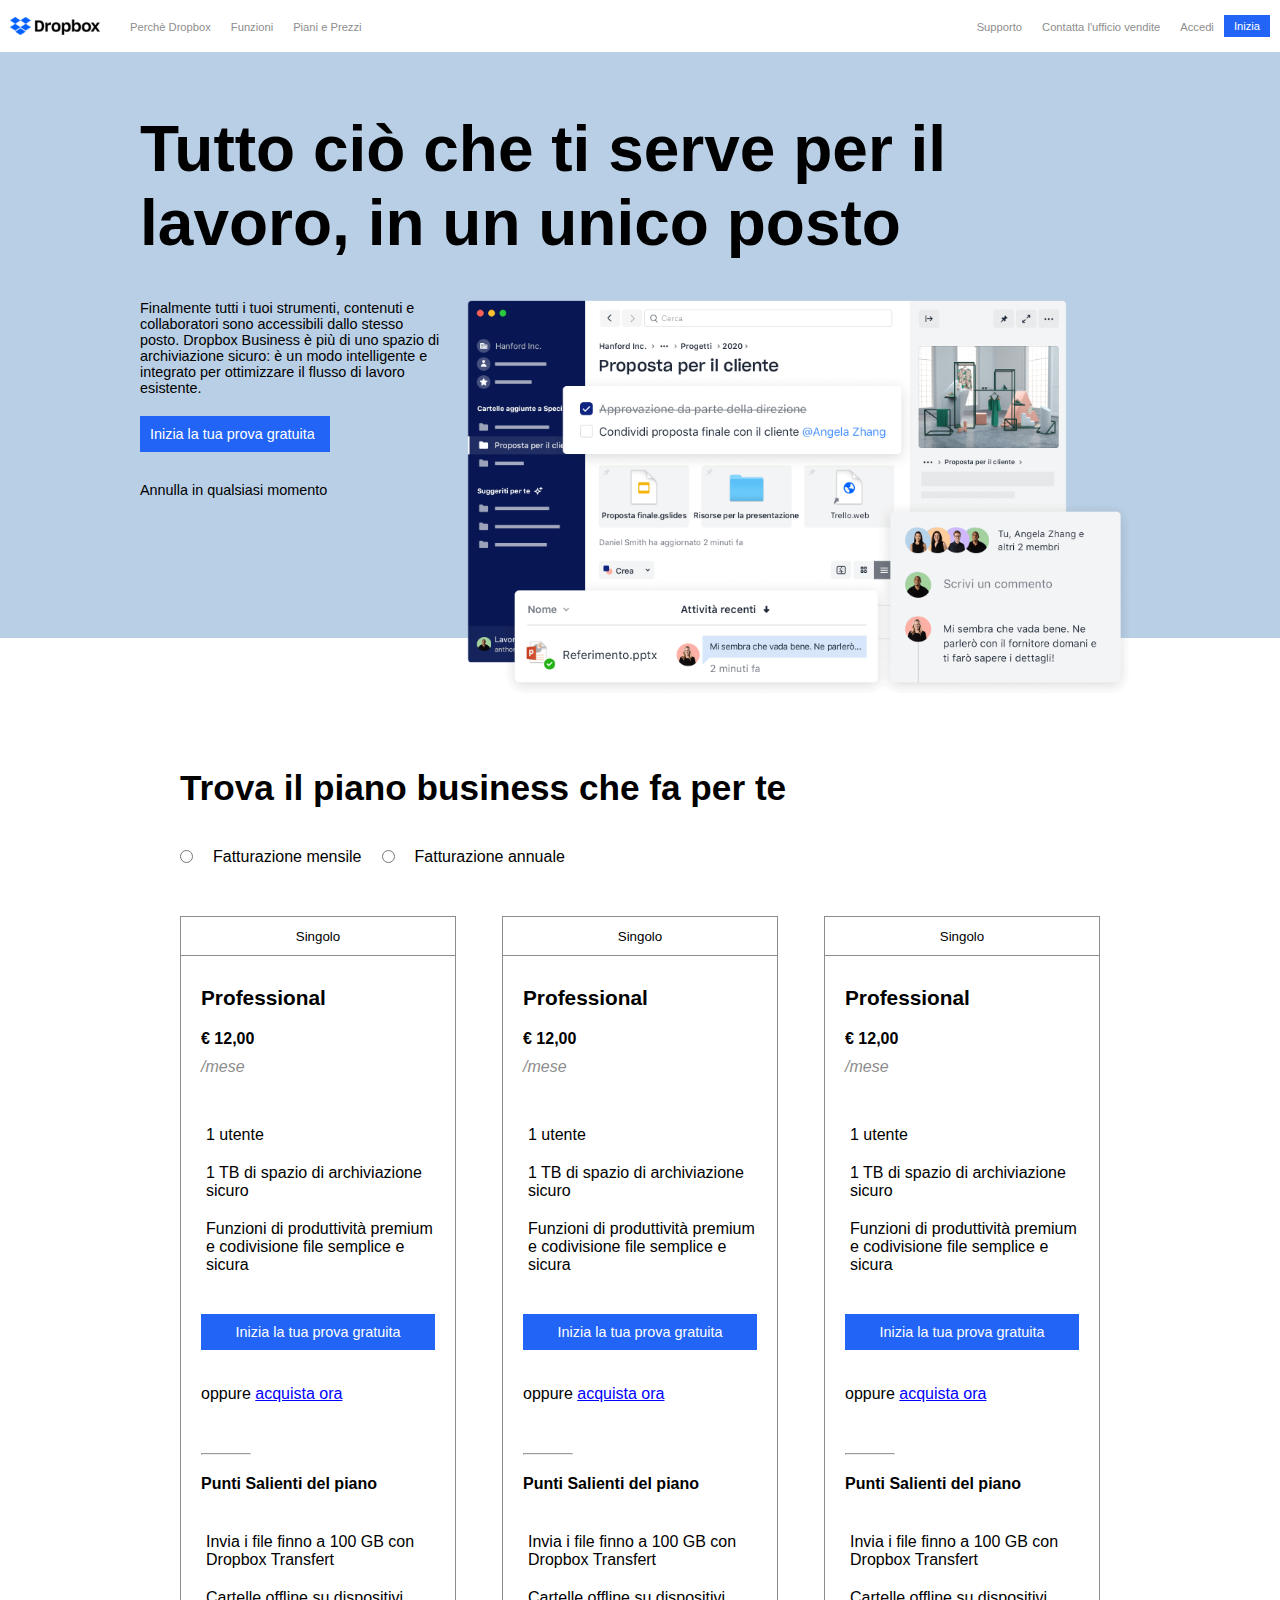
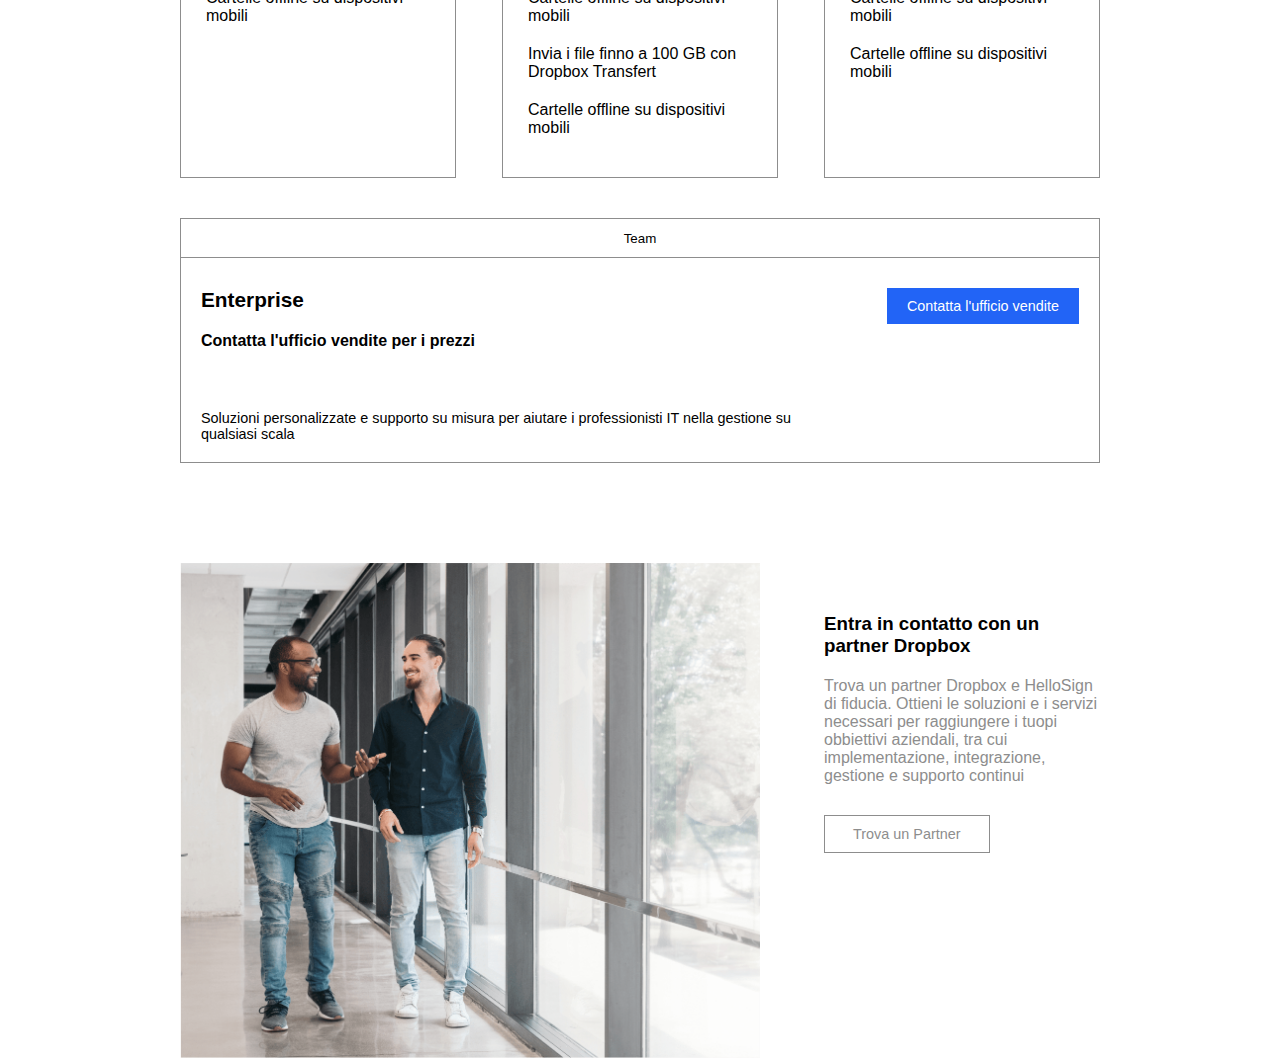
==== index.html @ 12d77f5b "completed section" ====
<!DOCTYPE html>
<html lang="en">

<head>
    <meta charset="UTF-8">
    <link rel="stylesheet" href="css/style.css">
    <link rel="stylesheet" href="https://cdnjs.cloudflare.com/ajax/libs/font-awesome/6.2.0/css/all.min.css"
        integrity="sha512-xh6O/CkQoPOWDdYTDqeRdPCVd1SpvCA9XXcUnZS2FmJNp1coAFzvtCN9BmamE+4aHK8yyUHUSCcJHgXloTyT2A=="
        crossorigin="anonymous" referrerpolicy="no-referrer">
    <title>Document</title>
</head>

<body>
    <header>
        <nav>



            <div class="logo">
                <img src="img/logo-small.png" alt="logo">
                <ul>
                    <li><a href="index.html">Perchè Dropbox</a></li>
                    <li><a href="index.html">Funzioni</a></li>
                    <li><a href="index.html">Piani e Prezzi</a></li>

                </ul>
            </div>
            <div class="start">

                <ul>
                    <li><a href="index.html">Supporto</a></li>
                    <li><a href="index.html">Contatta l'ufficio vendite</a></li>
                    <li><a href="index.html">Accedi</a></li>
                </ul>
                <button class="btn btn-small">Inizia</button>
            </div>

        </nav>

        <div class="container-header">
            <h1>Tutto ciò che ti serve per il lavoro, in un unico posto </h1>
            <div class="row">
                <div class="col1">
                    <p>Finalmente tutti i tuoi strumenti, contenuti e collaboratori sono accessibili dallo stesso posto.
                        Dropbox Business è più di uno spazio di archiviazione sicuro: è un modo intelligente e integrato
                        per ottimizzare il flusso di lavoro esistente. </p>


                    <div class="btn   btn-header"> Inizia la tua prova gratuita</div>
                    <p>Annulla in qualsiasi momento</p>
                    <div class="arrow-header">
                        <i class="fa-solid fa-arrow-down"></i>
                    </div>
                </div>
                <div class="col-img">
                    <img src="img/jumbo.png" alt="header-img">

                </div>
            </div>
        </div>

    </header>

    <main>
        <div class="container-main">
            <h2>Trova il piano business che fa per te </h2>
            <div class="radio-btn">
                <input type="radio">Fatturazione mensile
                <input type="radio">Fatturazione annuale
            </div>

            <section>
                <div class="cards">

                    <div class="card">
                        <div class="card-header">
                            <div>
                                <i class="fa-solid fa-user"></i>
                                <small>Singolo</small>
                            </div>

                        </div>
                        <div class="card-body">
                            <h3>Professional</h3>
                            <div class="price"> € 12,00</div>
                            <div class="month">/mese</div>
                            <ul>
                                <li><i class="fa-solid fa-user"></i> 1 utente</li>
                                <li><i class="fa-solid fa-folder"></i> 1 TB di spazio di archiviazione sicuro </li>
                                <li><i class="fa-solid fa-share"></i> Funzioni di produttività premium e codivisione
                                    file
                                    semplice e sicura </li>

                            </ul>
                            <div class="btn btn-card"> Inizia la tua prova gratuita</div>
                            <div class="text-card"> oppure <span id="link">acquista ora</span></div>
                            <hr>
                            <h4>Punti Salienti del piano</h4>
                            <ul>
                                <li><i class="fa-solid fa-check blue"></i> Invia i file finno a 100 GB con Dropbox
                                    Transfert
                                </li>
                                <li><i class="fa-solid fa-check blue"></i> Cartelle offline su dispositivi mobili </li>

                            </ul>

                        </div>
                    </div>

                    <div class="card">
                        <div class="card-header">
                            <div>
                                <i class="fa-solid fa-user"></i>
                                <small>Singolo</small>
                            </div>

                        </div>
                        <div class="card-body">
                            <h3>Professional</h3>
                            <div class="price"> € 12,00</div>
                            <div class="month">/mese</div>
                            <ul>
                                <li><i class="fa-solid fa-user"></i> 1 utente</li>
                                <li><i class="fa-solid fa-folder"></i> 1 TB di spazio di archiviazione sicuro </li>
                                <li><i class="fa-solid fa-share"></i> Funzioni di produttività premium e codivisione
                                    file
                                    semplice e sicura </li>

                            </ul>
                            <div class="btn btn-card"> Inizia la tua prova gratuita</div>
                            <div class="text-card"> oppure <span id="link">acquista ora</span></div>
                            <hr>
                            <h4>Punti Salienti del piano</h4>
                            <ul>
                                <li><i class="fa-solid fa-check blue"></i> Invia i file finno a 100 GB con Dropbox
                                    Transfert
                                </li>
                                <li><i class="fa-solid fa-check blue"></i> Cartelle offline su dispositivi mobili </li>
                                <li><i class="fa-solid fa-check blue"></i> Invia i file finno a 100 GB con Dropbox
                                    Transfert
                                </li>
                                <li><i class="fa-solid fa-check blue"></i> Cartelle offline su dispositivi mobili </li>

                            </ul>

                        </div>
                    </div>

                    <div class="card">
                        <div class="card-header">
                            <div>
                                <i class="fa-solid fa-user"></i>
                                <small>Singolo</small>
                            </div>

                        </div>
                        <div class="card-body">
                            <h3>Professional</h3>
                            <div class="price"> € 12,00</div>
                            <div class="month">/mese</div>
                            <ul>
                                <li><i class="fa-solid fa-user"></i> 1 utente</li>
                                <li><i class="fa-solid fa-folder"></i> 1 TB di spazio di archiviazione sicuro </li>
                                <li><i class="fa-solid fa-share"></i> Funzioni di produttività premium e codivisione
                                    file
                                    semplice e sicura </li>

                            </ul>
                            <div class="btn btn-card"> Inizia la tua prova gratuita</div>
                            <div class="text-card"> oppure <span id="link">acquista ora</span></div>
                            <hr>
                            <h4>Punti Salienti del piano</h4>
                            <ul>
                                <li><i class="fa-solid fa-check blue"></i> Invia i file finno a 100 GB con Dropbox
                                    Transfert
                                </li>
                                <li><i class="fa-solid fa-check blue"></i> Cartelle offline su dispositivi mobili </li>
                                <li><i class="fa-solid fa-check blue"></i> Cartelle offline su dispositivi mobili </li>
                            </ul>

                        </div>
                    </div>
                </div>
            </section>
            <section>
                <div class="card">
                    <div class="card-header">
                        <div>
                            <i class="fa-solid fa-building"></i>
                            <small>Team</small>
                        </div>

                    </div>

                    <div class="card-body single">
                        <div class="col-img">
                            <h3>Enterprise</h3>
                            <h4>Contatta l'ufficio vendite per i prezzi</h4>

                            <p>Soluzioni personalizzate e supporto su misura per aiutare i professionisti IT nella
                                gestione
                                su qualsiasi scala</p>
                        </div>
                        <div class="btn btn-card"> Contatta l'ufficio vendite</div>

                    </div>

                </div>
            </section>
            <section class="quattro">
                
                <div class="row">
                    <div class="col-img">
                        <img src="img/partner.png" alt="">
                    </div>

                    <div class="col1">
                        <h3>Entra in contatto con un partner Dropbox</h3>
                        <p>Trova un partner Dropbox e HelloSign di fiducia. Ottieni le soluzioni e i servizi necessari per raggiungere i tuopi obbiettivi aziendali, tra cui implementazione, integrazione, gestione e supporto continui</p>
                        <div class="btn btn-card btn-grey"> Trova un Partner</div>
                    </div>
                </div>
                
            </section>









    </main>








</body>

</html>
---- css/style.css ----
* {
    margin: 0;
    padding: 0;
    box-sizing: border-box;
    font-family: Arial, Helvetica, sans-serif;
}

nav {
    background-color: rgb(255 255 255);
    width: 100%;
    /* position: fixed; */
    top: 0;
    /* z-index: 999; */
    display: flex;
    justify-content: space-between;
    align-items: center;
    padding: 15px 10px;



}

header {
    background-color: rgb(185 207 229);
    margin-bottom: 130px;

}

.container-header {

    max-width: 1200px;
    width: 1000px;
    margin: 0px auto;
    position: relative;
    top: 60px;



}

.container-header h1 {
    color: black;
    font-size: 4rem;
    margin-bottom: 40px;
    font-weight: bold;
}

.container-header p {
    text-align: start;
    font-size: 0.9rem;
    margin-bottom: 20px;
}

.row {
    display: flex;
}


.col1 {
    flex-basis: 30%;
}

.col-img {
    flex-basis: 70%;
}

.col-img img {
    width: 100%;


}



.logo,
.start {
    display: flex;
}

.logo ul,
.start ul {
    display: flex;
    list-style: none;
    align-items: center;
    text-decoration: none;
}

.logo ul li a,
.start ul li a {
    margin: 0 10px;
    text-decoration: none;
    color: rgb(141 141 141);
    font-size: 0.7rem;
    align-items: center;
}

.logo img {
    width: 90px;
    margin-right: 20px;
}

.btn {
    color: white;
    background-color: rgb(34 100 246);
    padding: 5px 10px;
    align-items: center;
    border: 0px;


}

.btn-small {

    font-size: 0.7rem;

}

.btn-header {
    font-size: 0.9rem;
    width: 190px;
    margin-bottom: 30px;
    padding: 10px 10px;
}

.arrow-header {
    margin-top: 70px;

    font-size: 2.2rem;
}

.container-main {
    width: 920px;

    margin: auto;
}

.container-main h2 {
    font-size: 2.2rem;
    margin-bottom: 40px;
    font-weight: bold;
}

.radio-btn {
    display: flex;
    align-items: center;
    margin-bottom: 50px;
    column-gap: 20px;



}

.cards {
    display: flex;
    justify-content: space-between;
    margin-bottom: 40px;
}

.card {
    flex-basis: 30%;


    color: black;
    border: 1px solid rgb(141 141 141);


}

.card-header {
    display: flex;
    justify-content: center;
    align-items: center;
    padding: 10px 0;
    border-bottom: 1px solid rgb(141 141 141);
    margin-bottom: 30px;
}

.card-body {
    padding: 0 20px;
}

.card-body h3 {
    font-size: 1.3rem;
    margin-bottom: 20px;
}

.card-body .price {
    font-weight: bold;
    margin-bottom: 10px;
}

.card-body .month {
    font-style: oblique;
    margin-bottom: 50px;
    color: rgb(141 141 141);
}


.card-body ul,
.card-body h4 {

    margin-bottom: 40px;


}

.card-body ul li {
    display: flex;

    margin-bottom: 20px;
    list-style: none;
    column-gap: 5px;

}

.btn-card {
    padding: 10px 20px;
    margin-bottom: 35px;
    font-size: 0.9rem;
    text-align: center;
}

.text-card {

    margin-bottom: 50px;
}

#link {
    text-decoration: underline;
    color: blue;

}

.card-body hr {
    margin-bottom: 20px;
    width: 50px;
    color: rgb(141 141 141);
}

.blue {
    color: rgb(34 100 246);
    align-items: center;
}

.single {
    display: flex;
    justify-content: space-between;



}

.single p,
.single h4 {

    padding-bottom: 20px;

}

.single p {
    font-size: 0.9rem;
}

.single .btn-card {
    height: 100%;
}

.quattro .row{
    margin-top:100px;
    
}

.quattro .col1 h3{
    margin:20px 0;
    padding-top: 30px;
    
}

.quattro .row .col-img img{
    width: 90%;
    
}

.quattro .col1 p{
    color: rgb(141 141 141);
    margin-bottom: 30px;
    
}

.btn-grey{
    background-color: white;
    color: rgb(141 141 141);
    padding: 10px 20px;
    font-size: 0.9rem;
    margin-bottom: 30px;
    border: solid 1px rgb(141 141 141);
    width: 60%;
}
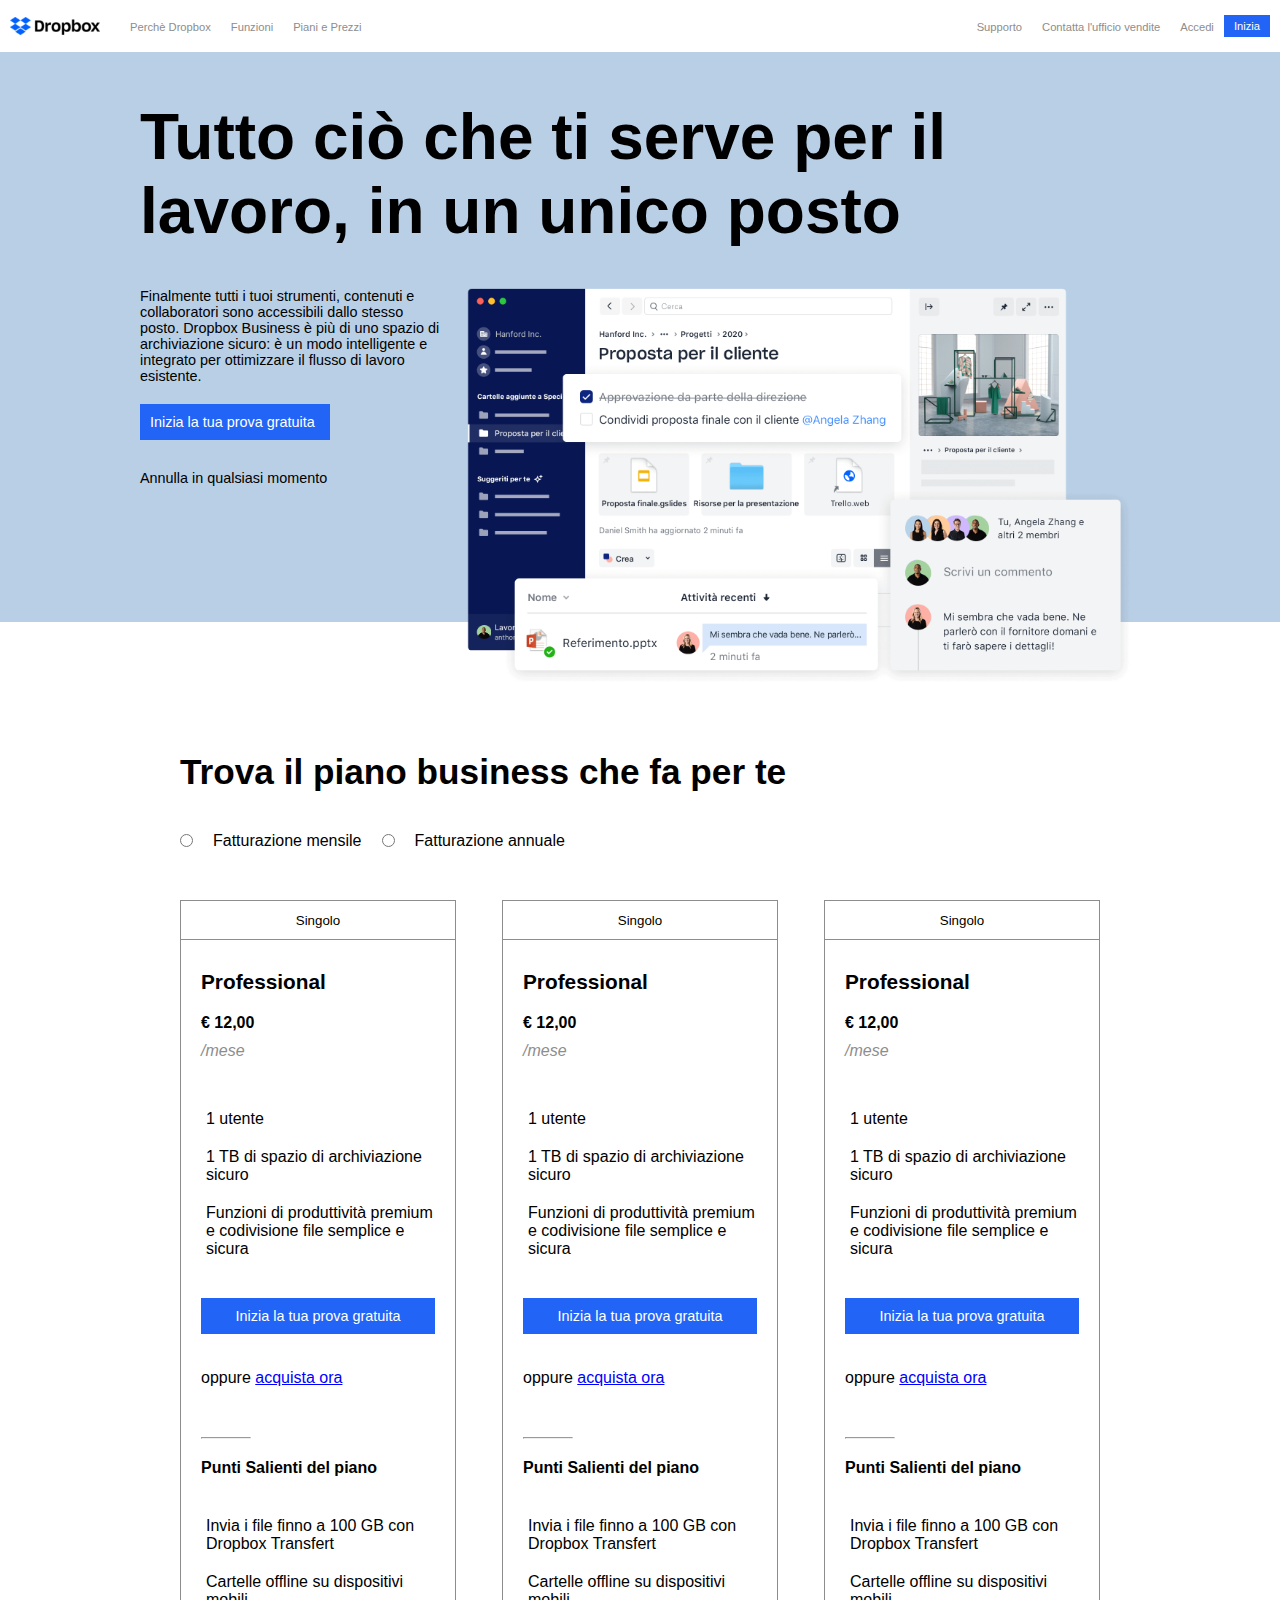
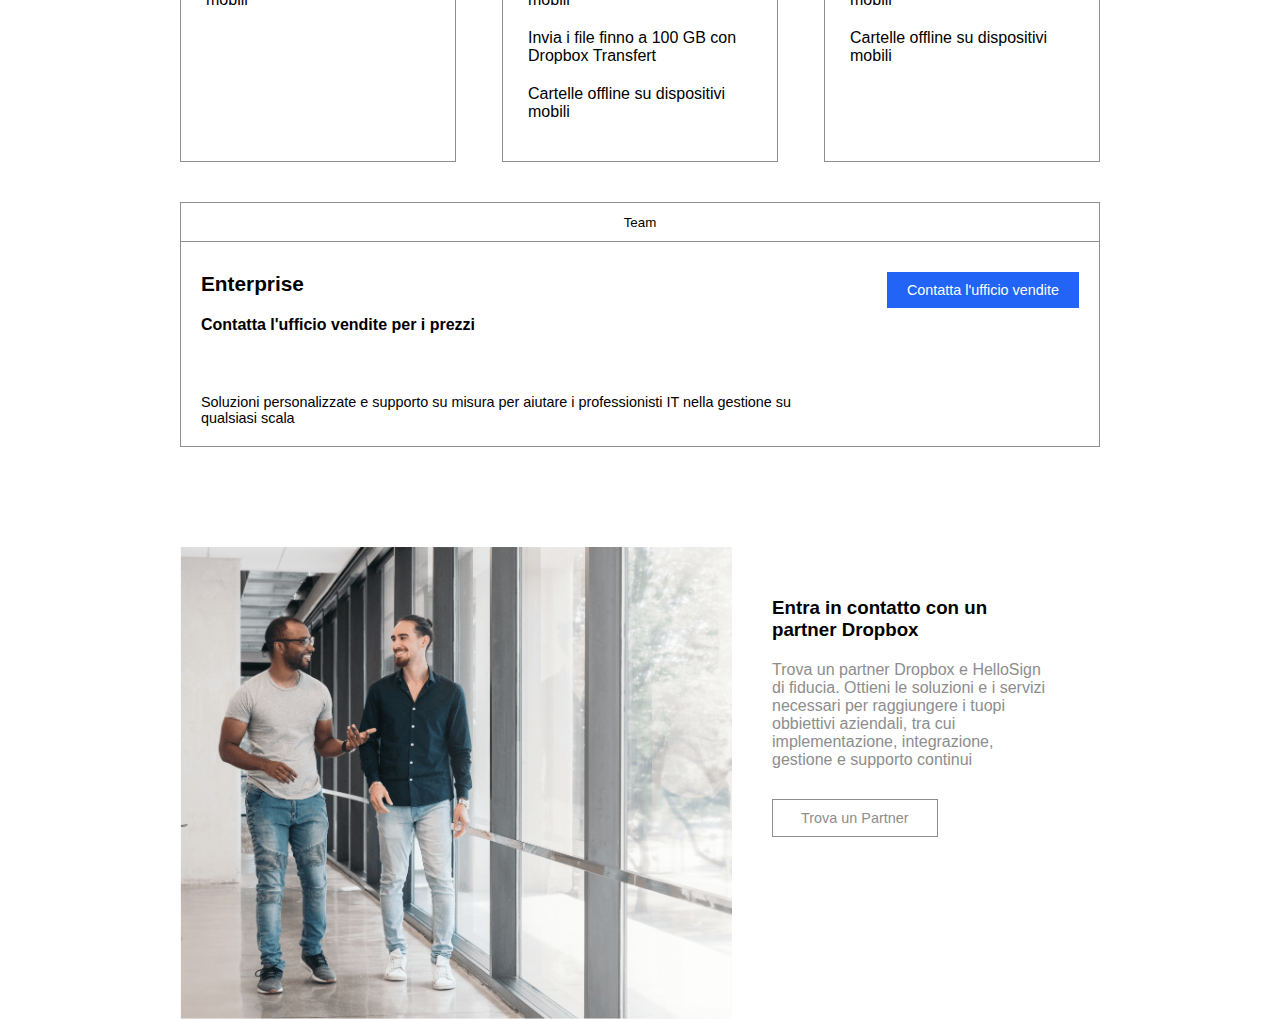
==== commit ebbd8509: "add navbar fixxed" ====
--- a/index.html
+++ b/index.html
@@ -208,7 +208,7 @@
                 </div>
             </section>
             <section class="quattro">
-                
+
                 <div class="row">
                     <div class="col-img">
                         <img src="img/partner.png" alt="">
@@ -216,11 +216,13 @@
 
                     <div class="col1">
                         <h3>Entra in contatto con un partner Dropbox</h3>
-                        <p>Trova un partner Dropbox e HelloSign di fiducia. Ottieni le soluzioni e i servizi necessari per raggiungere i tuopi obbiettivi aziendali, tra cui implementazione, integrazione, gestione e supporto continui</p>
+                        <p>Trova un partner Dropbox e HelloSign di fiducia. Ottieni le soluzioni e i servizi necessari
+                            per raggiungere i tuopi obbiettivi aziendali, tra cui implementazione, integrazione,
+                            gestione e supporto continui</p>
                         <div class="btn btn-card btn-grey"> Trova un Partner</div>
                     </div>
                 </div>
-                
+
             </section>
 
 
--- a/css/style.css
+++ b/css/style.css
@@ -8,9 +8,9 @@
 nav {
     background-color: rgb(255 255 255);
     width: 100%;
-    /* position: fixed; */
+    position: fixed;
     top: 0;
-    /* z-index: 999; */
+    z-index: 10;
     display: flex;
     justify-content: space-between;
     align-items: center;
@@ -23,6 +23,7 @@
 header {
     background-color: rgb(185 207 229);
     margin-bottom: 130px;
+    margin-top: 40px;
 
 }
 
@@ -66,7 +67,7 @@
 
 .col-img img {
     width: 100%;
-
+    display: block;
 
 }
 
@@ -265,29 +266,35 @@
     height: 100%;
 }
 
-.quattro .row{
-    margin-top:100px;
-    
-}
-
-.quattro .col1 h3{
-    margin:20px 0;
+.quattro .row {
+    margin-top: 100px;
+
+}
+
+.quattro .col1 h3 {
+    margin: 20px 0;
     padding-top: 30px;
-    
-}
-
-.quattro .row .col-img img{
-    width: 90%;
-    
-}
-
-.quattro .col1 p{
+
+}
+
+.quattro .row .col-img{
+    flex-basis: 60%;
+    margin-right: 40px;
+}
+
+.quattro .row .col-img img {
+    width: 100%;
+    display: block;
+
+}
+
+.quattro .col1 p {
     color: rgb(141 141 141);
     margin-bottom: 30px;
-    
-}
-
-.btn-grey{
+
+}
+
+.btn-grey {
     background-color: white;
     color: rgb(141 141 141);
     padding: 10px 20px;
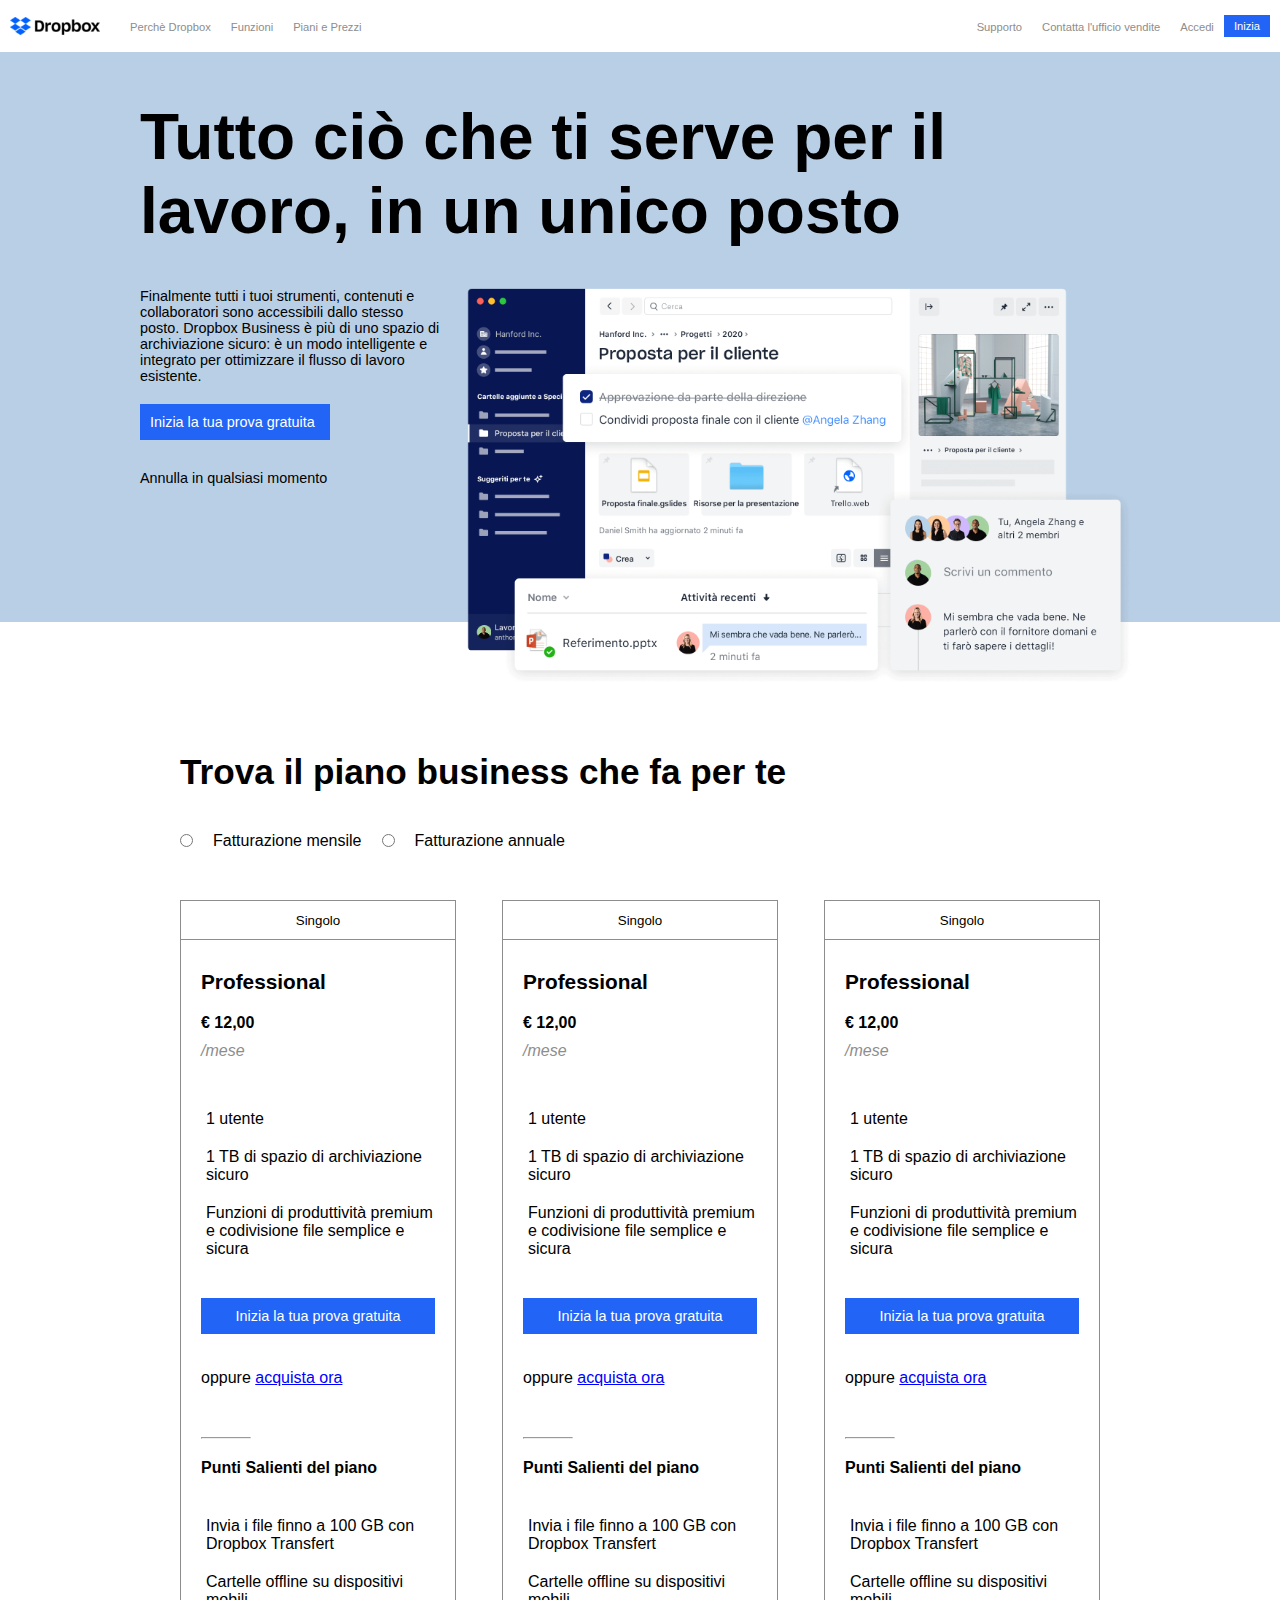
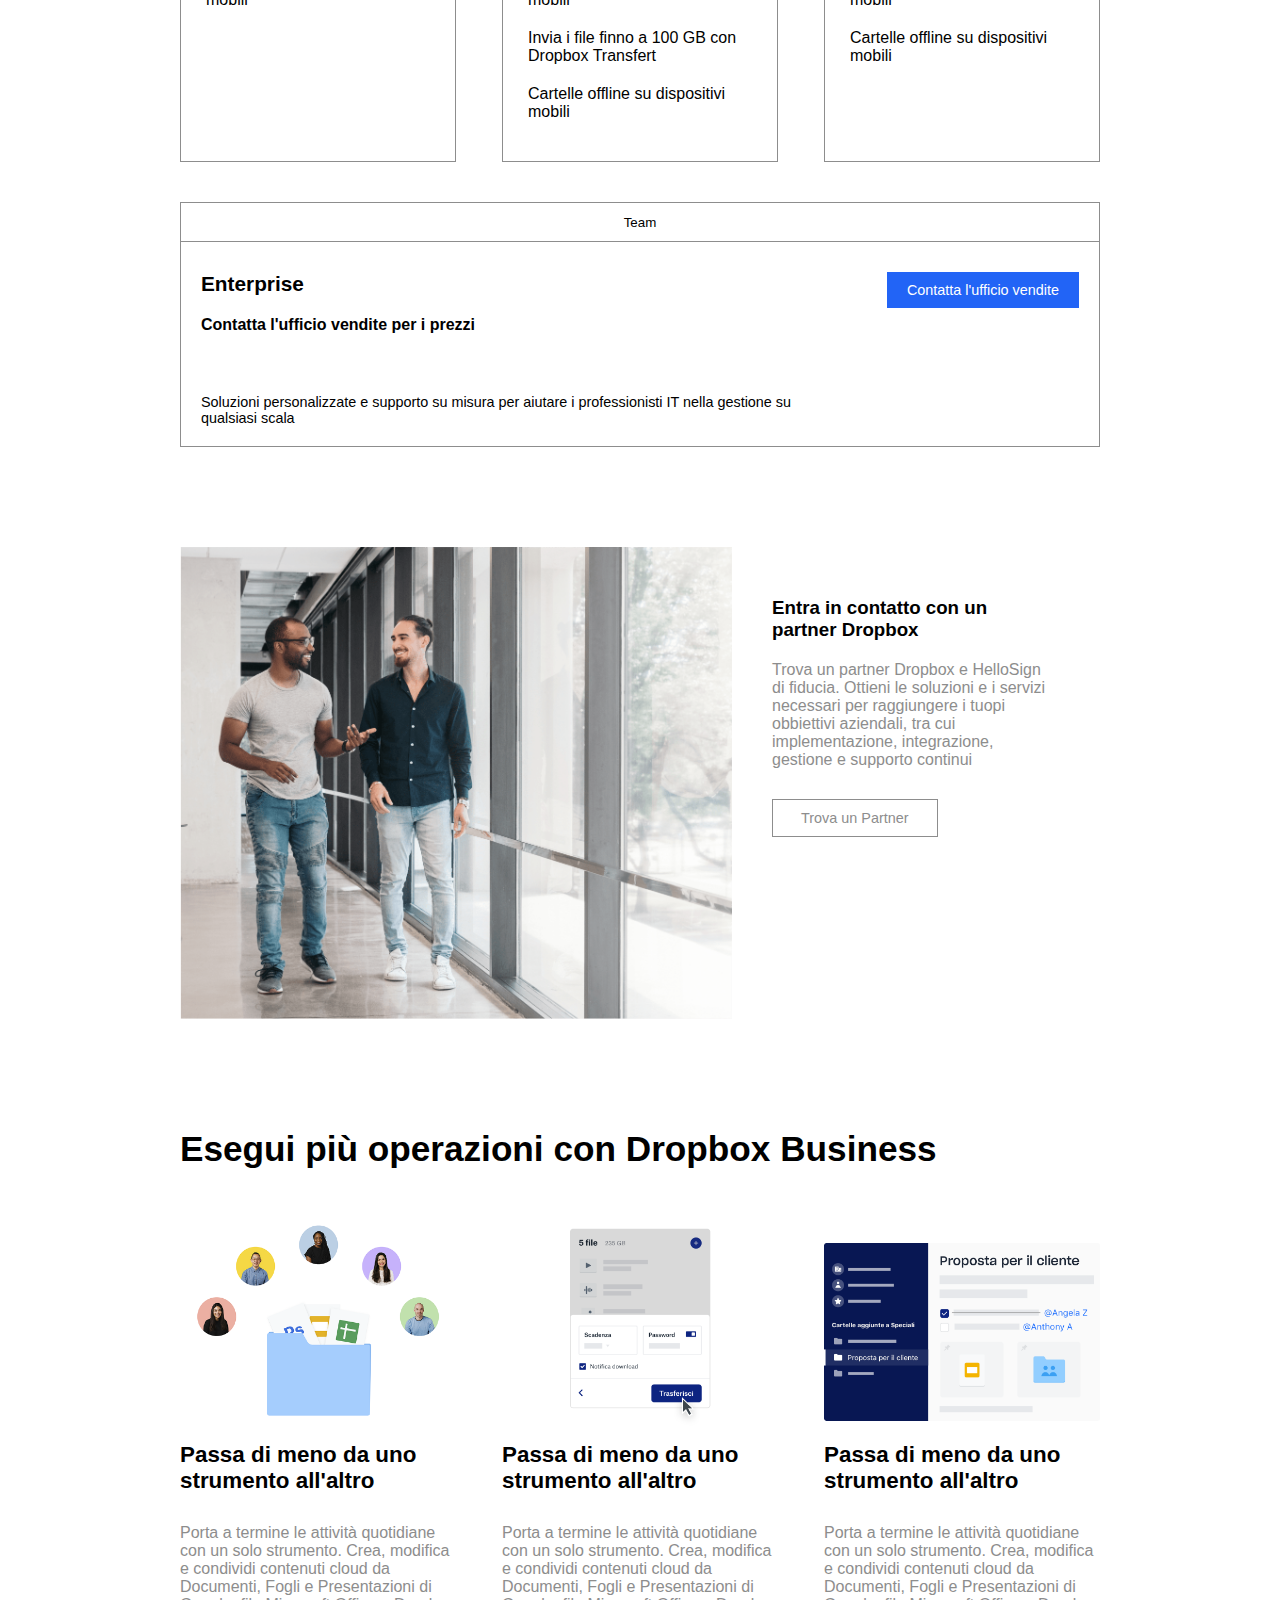
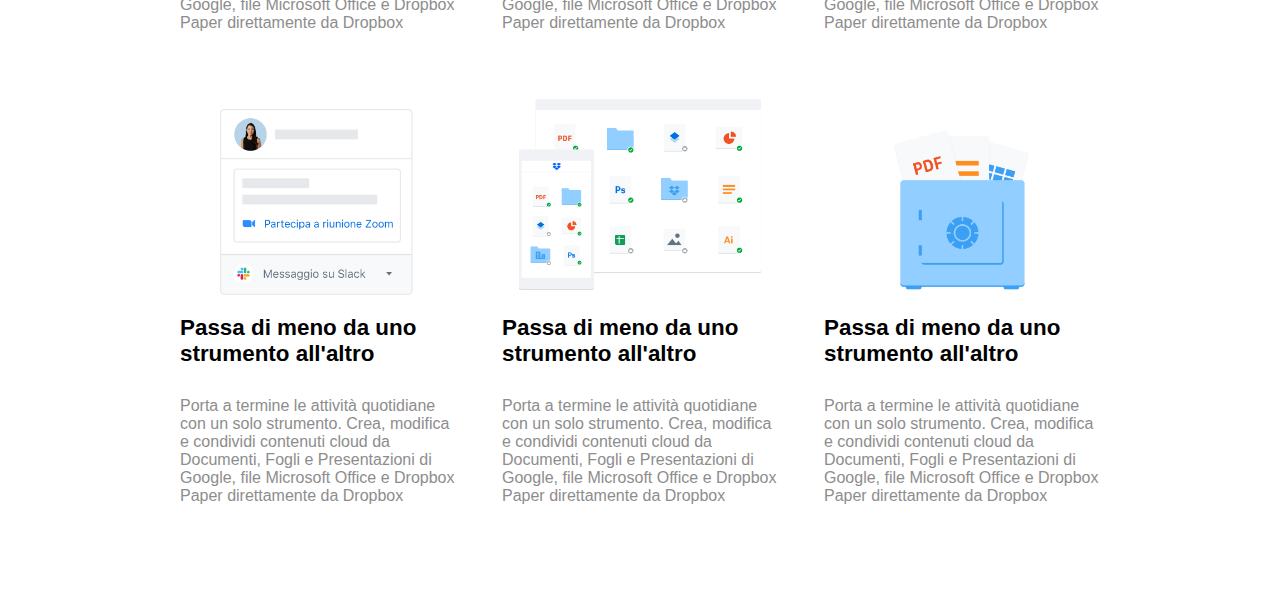
==== commit 50324dec: "added section five" ====
--- a/index.html
+++ b/index.html
@@ -225,7 +225,58 @@
 
             </section>
 
-
+            <section class="five">
+                <h2>Esegui più operazioni con Dropbox Business </h2>
+                <div class="cards">
+                    <div class="card">
+                        <img src="img/business-feature-switching-tools.png" alt="">
+                        <h3> Passa di meno da uno strumento all'altro</h3>
+                        <p>Porta a termine le attività quotidiane con un solo strumento. Crea, modifica e condividi
+                            contenuti cloud da Documenti, Fogli e Presentazioni di Google, file Microsoft Office e
+                            Dropbox Paper direttamente da Dropbox</p>
+                    </div>
+                    <div class="card">
+                        <img src="img/business-feature-send-files-it.png" alt="">
+                        <h3> Passa di meno da uno strumento all'altro</h3>
+                        <p>Porta a termine le attività quotidiane con un solo strumento. Crea, modifica e condividi
+                            contenuti cloud da Documenti, Fogli e Presentazioni di Google, file Microsoft Office e
+                            Dropbox Paper direttamente da Dropbox</p>
+                    </div>
+                    <div class="card">
+                        <img src="img/business-feature-coordinate-it.png" alt="">
+                        <h3> Passa di meno da uno strumento all'altro</h3>
+                        <p>Porta a termine le attività quotidiane con un solo strumento. Crea, modifica e condividi
+                            contenuti cloud da Documenti, Fogli e Presentazioni di Google, file Microsoft Office e
+                            Dropbox Paper direttamente da Dropbox</p>
+                    </div>
+                    <div class="card">
+                        <img src="img/business-feature-integrations-it.png" alt="">
+                        <h3> Passa di meno da uno strumento all'altro</h3>
+                        <p>Porta a termine le attività quotidiane con un solo strumento. Crea, modifica e condividi
+                            contenuti cloud da Documenti, Fogli e Presentazioni di Google, file Microsoft Office e
+                            Dropbox Paper direttamente da Dropbox</p>
+                    </div>
+                    <div class="card">
+                        <img src="img/business-feature-multi-device.png" alt="">
+                        <h3> Passa di meno da uno strumento all'altro</h3>
+                        <p>Porta a termine le attività quotidiane con un solo strumento. Crea, modifica e condividi
+                            contenuti cloud da Documenti, Fogli e Presentazioni di Google, file Microsoft Office e
+                            Dropbox Paper direttamente da Dropbox</p>
+                    </div>
+                    <div class="card">
+                        <img src="img/business-feature-security.png" alt="">
+                        <h3> Passa di meno da uno strumento all'altro</h3>
+                        <p>Porta a termine le attività quotidiane con un solo strumento. Crea, modifica e condividi
+                            contenuti cloud da Documenti, Fogli e Presentazioni di Google, file Microsoft Office e
+                            Dropbox Paper direttamente da Dropbox</p>
+                    </div>
+
+                </div>
+
+
+            </section>
+
+        </div>
 
 
 
--- a/css/style.css
+++ b/css/style.css
@@ -268,6 +268,7 @@
 
 .quattro .row {
     margin-top: 100px;
+    margin-bottom: 110px;
 
 }
 
@@ -277,7 +278,7 @@
 
 }
 
-.quattro .row .col-img{
+.quattro .row .col-img {
     flex-basis: 60%;
     margin-right: 40px;
 }
@@ -302,4 +303,40 @@
     margin-bottom: 30px;
     border: solid 1px rgb(141 141 141);
     width: 60%;
+}
+
+
+.five h2 {
+    margin-bottom: 40px;
+}
+
+.five h3 {
+    margin-top: 10px;
+    font-size: 1.4rem;
+    margin-bottom: 30px;
+}
+
+.five p {
+    font-size: 1rem;
+    color: rgb(141 141 141);
+}
+
+.five .cards {
+    display: flex;
+    justify-content: space-between;
+    flex-wrap: wrap;
+
+}
+
+.five .card {
+    flex-basis: 30%;
+    margin-bottom: 50px;
+    border: 0;
+
+}
+
+.five .card img {
+    width: 100%;
+    display: block;
+    object-fit: cover;
 }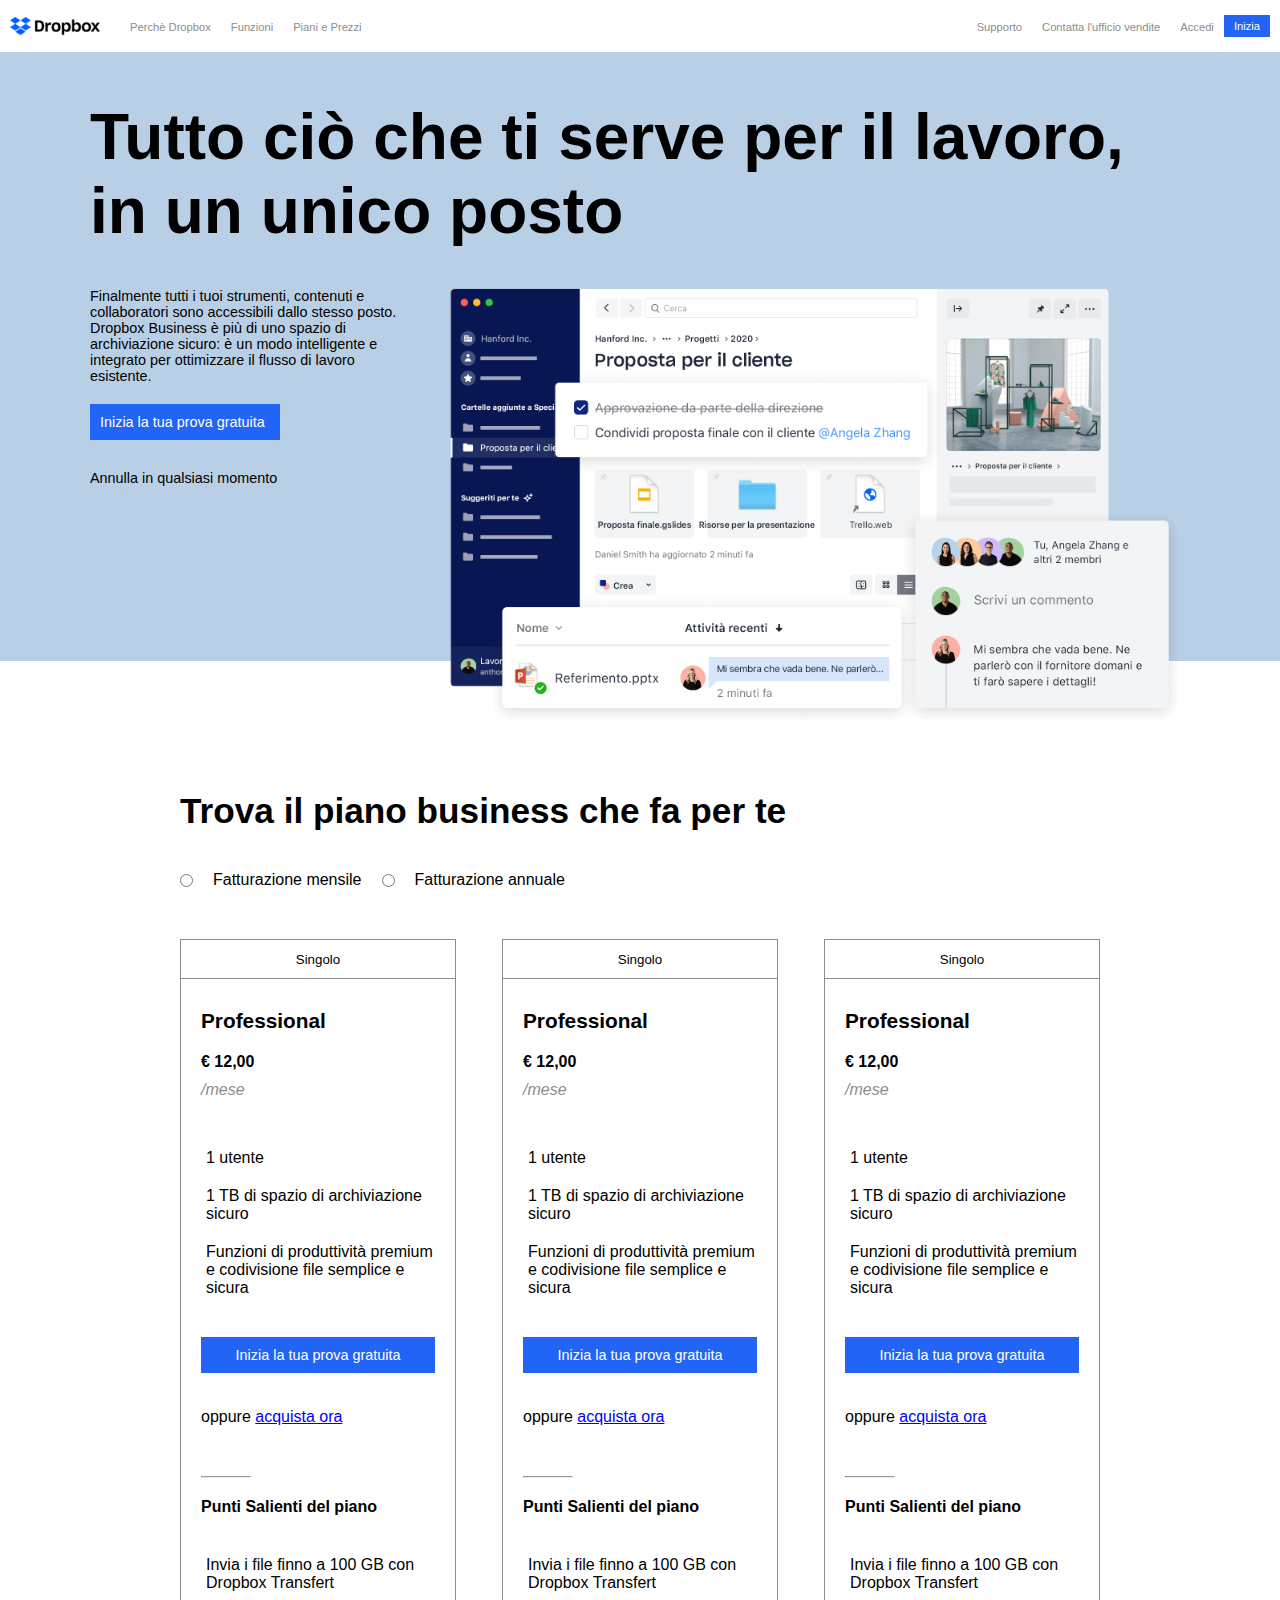
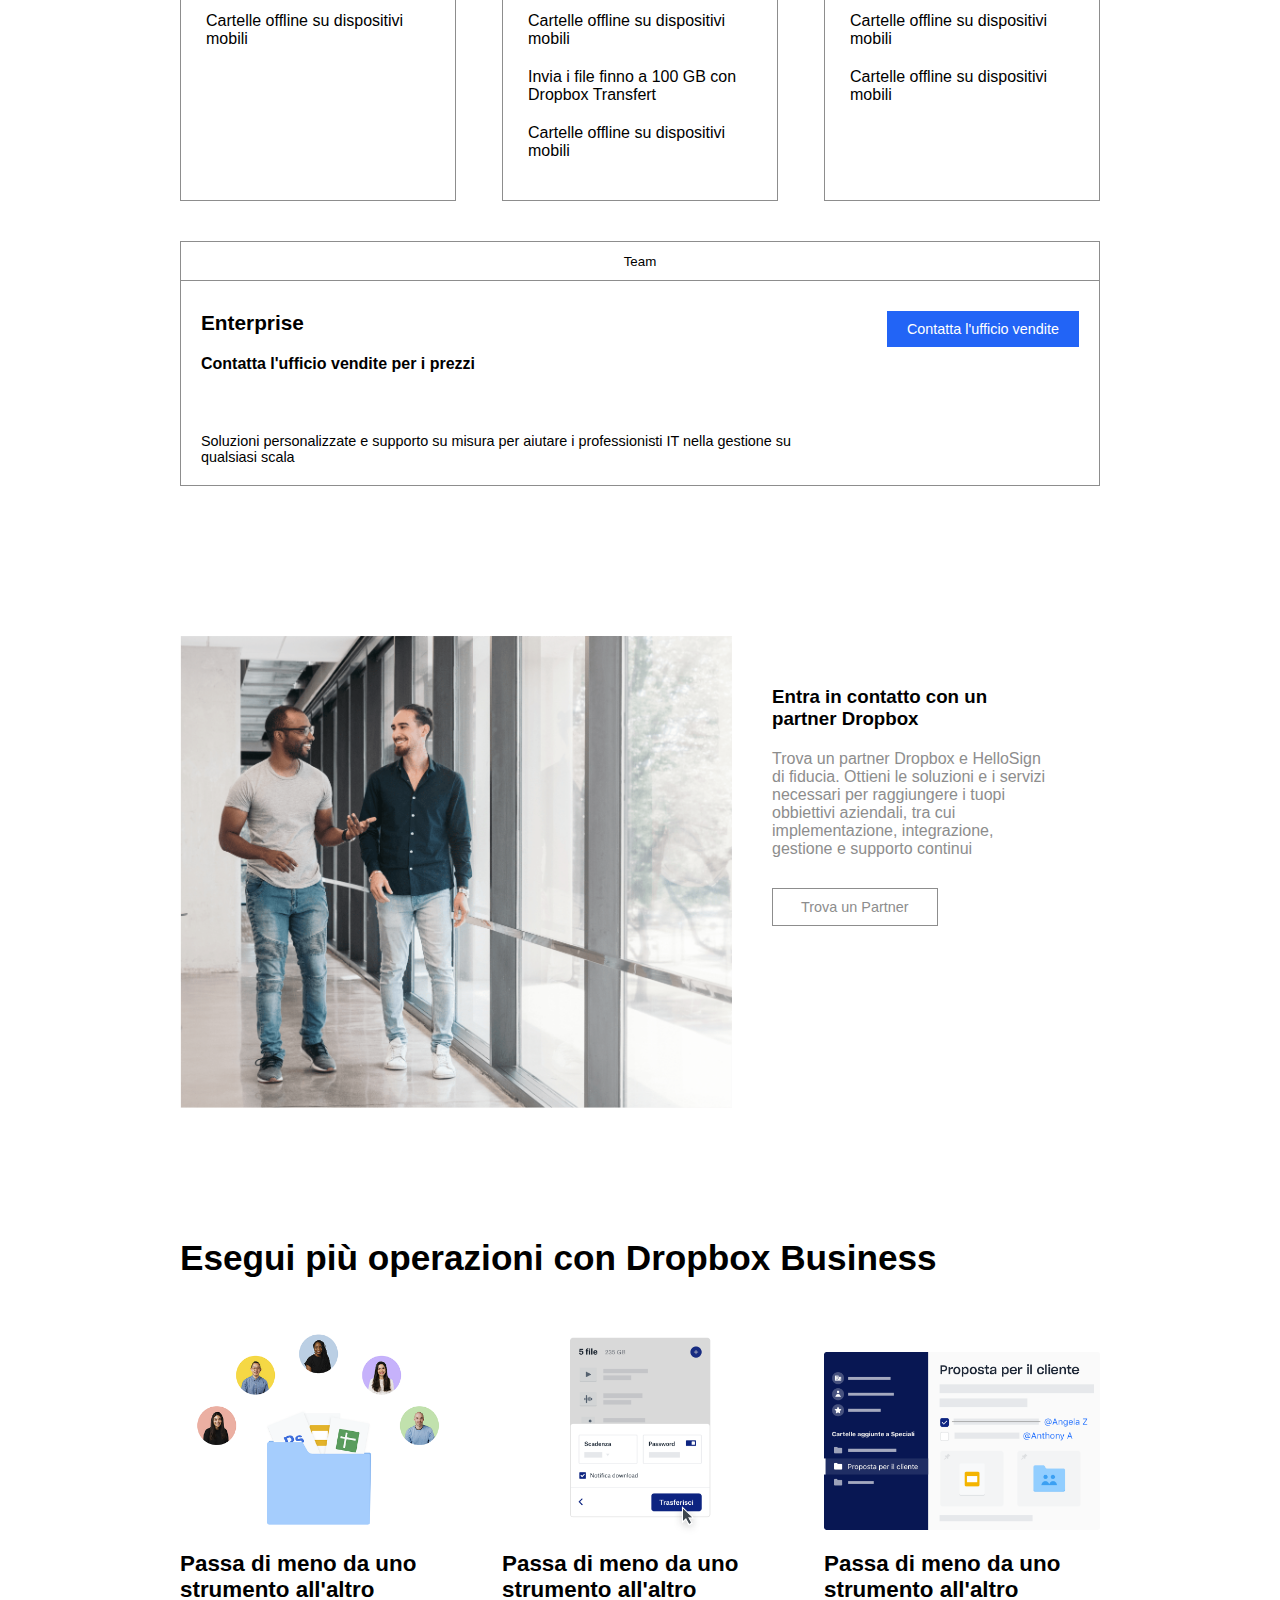
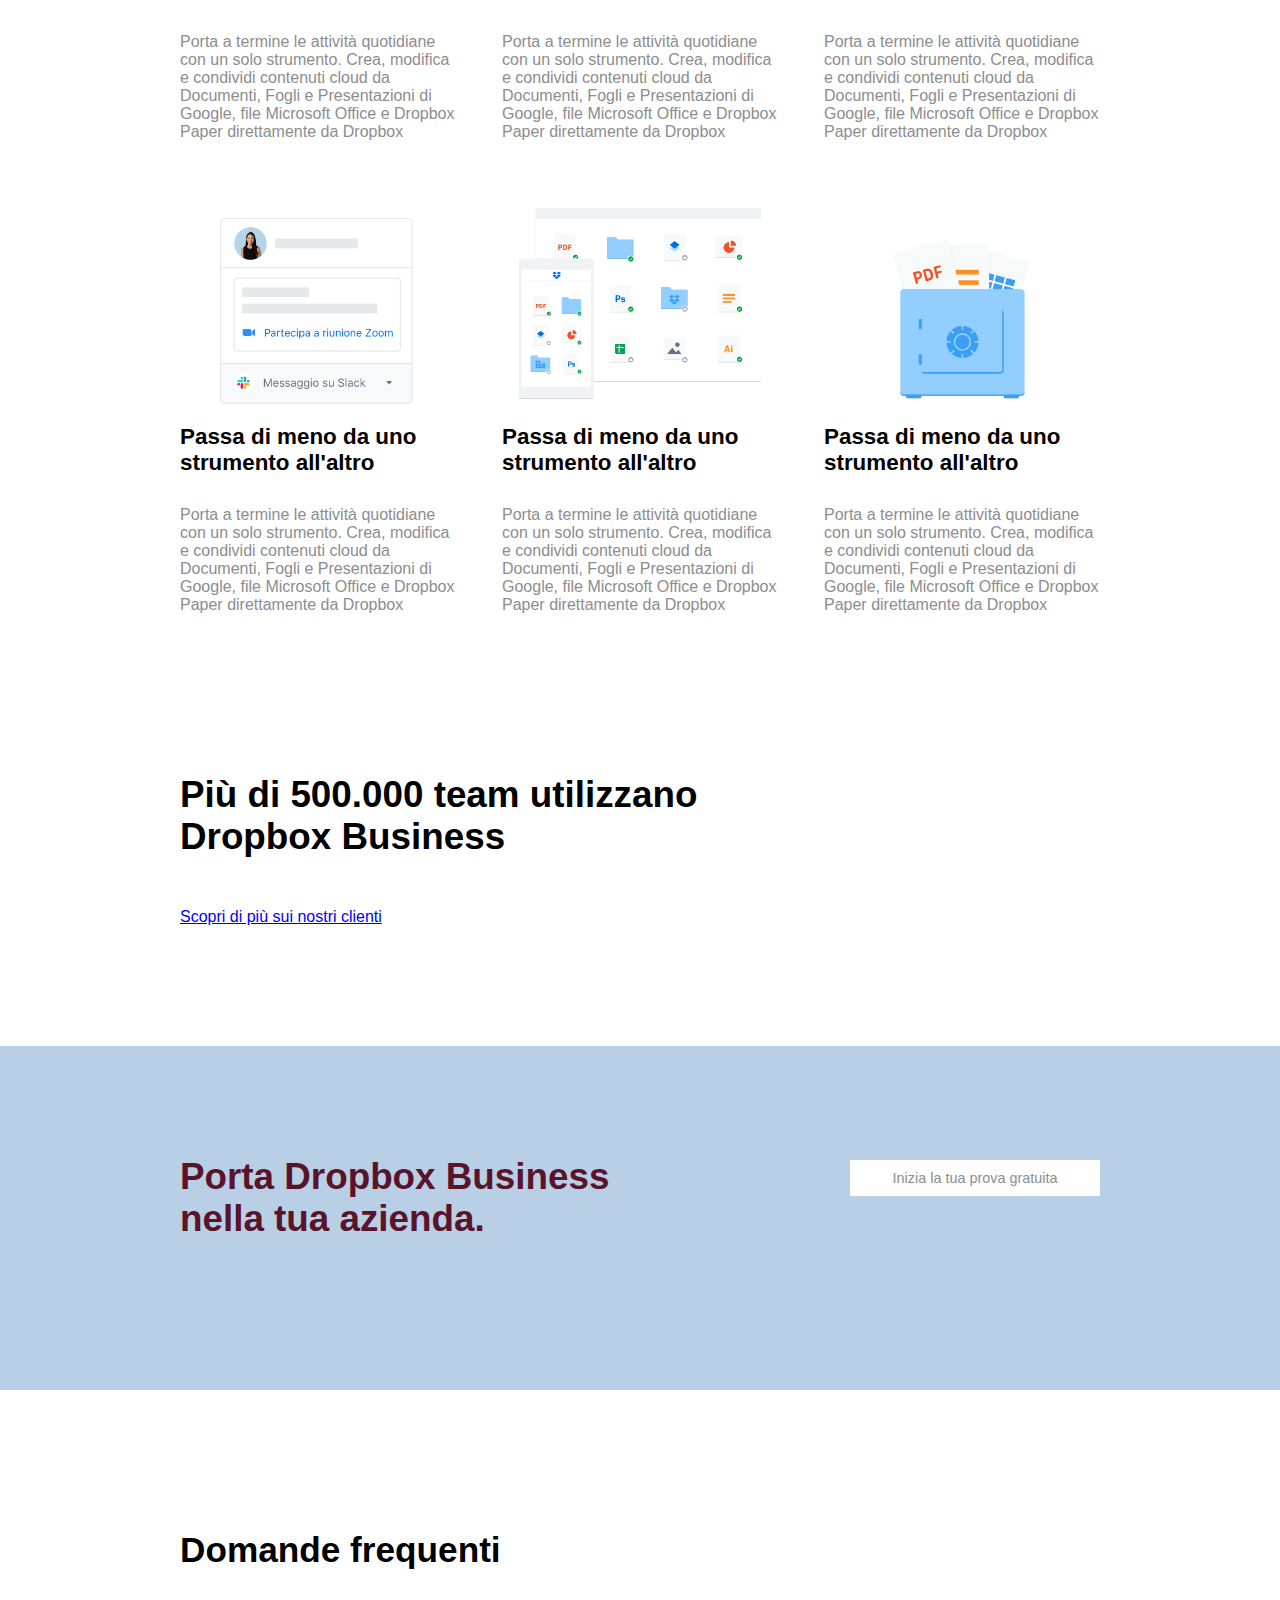
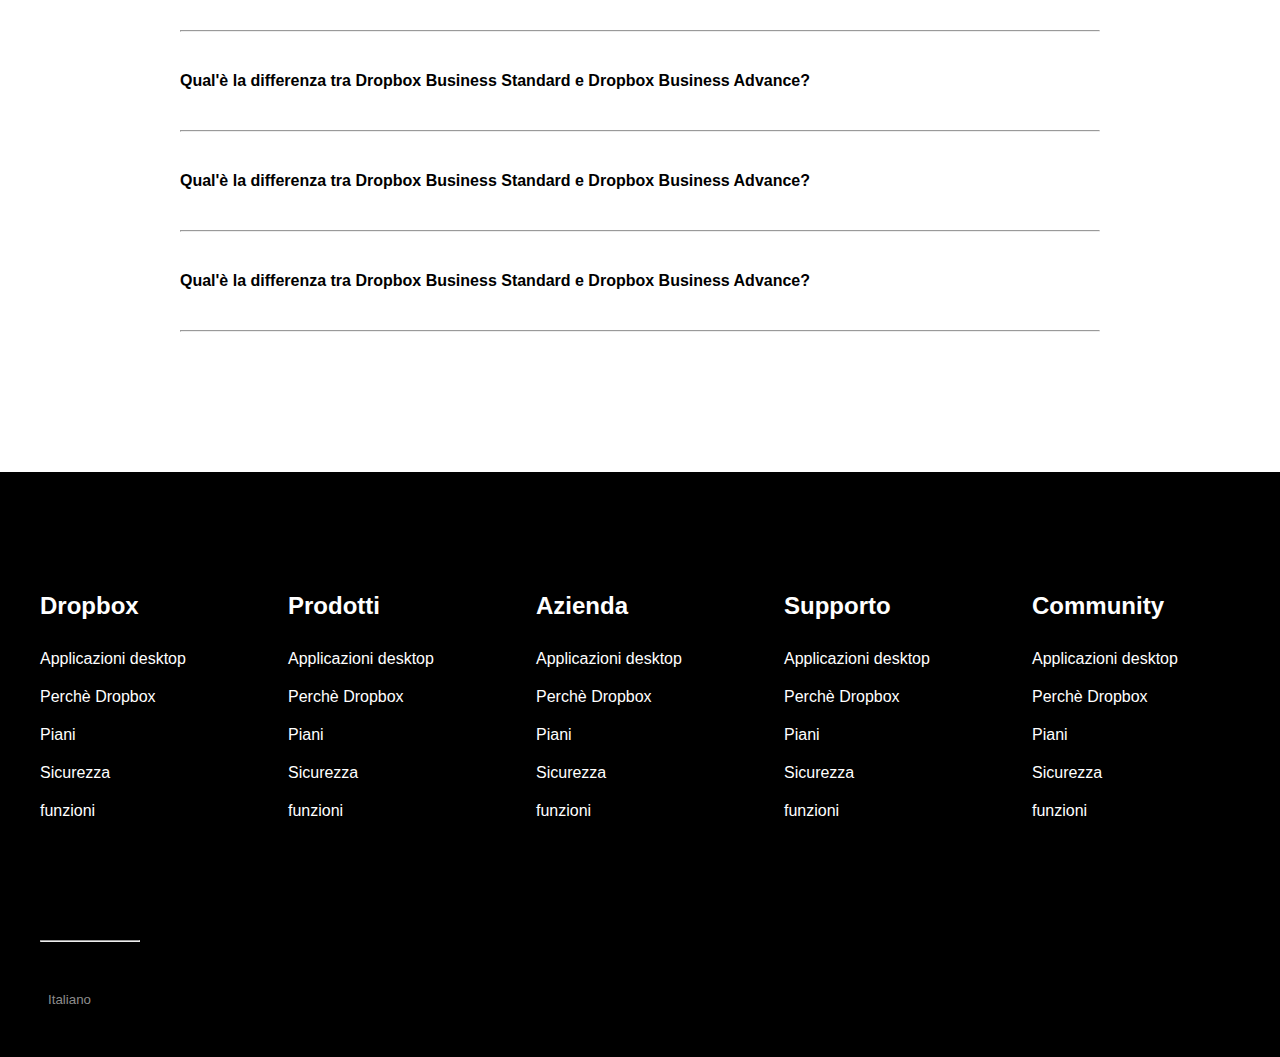
==== commit 3c4e7bad: "added footer" ====
--- a/index.html
+++ b/index.html
@@ -207,7 +207,7 @@
 
                 </div>
             </section>
-            <section class="quattro">
+            <section class="four">
 
                 <div class="row">
                     <div class="col-img">
@@ -270,22 +270,123 @@
                             contenuti cloud da Documenti, Fogli e Presentazioni di Google, file Microsoft Office e
                             Dropbox Paper direttamente da Dropbox</p>
                     </div>
-
-                </div>
-
-
-            </section>
-
+                </div>
+            </section>
+
+            <section class="six">
+                <div class="col1">
+                    <h2>Più di 500.000 team utilizzano Dropbox Business</h2>
+                    <div id="link">Scopri di più sui nostri clienti</div>
+                </div>
+            </section>
         </div>
 
-
-
-
-
-
-
+        <section class="seven">
+
+        </section>
+
+        <section class="eight">
+            <div class="container-main">
+                <div class="col1">
+                    <h2>Porta Dropbox Business nella tua azienda.</h2>
+                </div>
+                <div class="btn btn-card btn-grey"> Inizia la tua prova gratuita</div>
+            </div>
+        </section>
+
+        <section class="nine">
+            <div class="container-main">
+                <h2>Domande frequenti</h2>
+                <hr>
+                <div class="card">
+                    <div>Qual'è la differenza tra Dropbox Business Standard e Dropbox Business Advance?</div>
+                    <i class="fa-solid fa-arrow-down"></i>
+                </div>
+                <hr>
+                <div class="card">
+                    <div>Qual'è la differenza tra Dropbox Business Standard e Dropbox Business Advance?</div>
+                    <i class="fa-solid fa-arrow-down"></i>
+                </div>
+                <hr>
+                <div class="card">
+                    <div>Qual'è la differenza tra Dropbox Business Standard e Dropbox Business Advance?</div>
+                    <i class="fa-solid fa-arrow-down"></i>
+                </div>
+                <hr>
+
+            </div>
+        </section>
     </main>
 
+    <footer>
+        <div class="container-main">
+            <div class="col1">
+                <h3>Dropbox</h3>
+                <ul>
+                    <li>Applicazioni desktop</li>
+                    <li>Perchè Dropbox</li>
+                    <li>Piani</li>
+                    <li>Sicurezza</li>
+                    <li>funzioni</li>
+                </ul>
+                <hr>
+            </div>
+            <div class="col1">
+                <h3>Prodotti</h3>
+                <ul>
+                    <li>Applicazioni desktop</li>
+                    <li>Perchè Dropbox</li>
+                    <li>Piani</li>
+                    <li>Sicurezza</li>
+                    <li>funzioni</li>
+                </ul>
+            </div>
+            <div class="col1">
+                <h3>Azienda</h3>
+                <ul>
+                    <li>Applicazioni desktop</li>
+                    <li>Perchè Dropbox</li>
+                    <li>Piani</li>
+                    <li>Sicurezza</li>
+                    <li>funzioni</li>
+                </ul>
+            </div>
+            <div class="col1">
+                <h3>Supporto</h3>
+                <ul>
+                    <li>Applicazioni desktop</li>
+                    <li>Perchè Dropbox</li>
+                    <li>Piani</li>
+                    <li>Sicurezza</li>
+                    <li>funzioni</li>
+                </ul>
+            </div>
+            <div class="col1">
+                <h3>Community</h3>
+                <ul>
+                    <li>Applicazioni desktop</li>
+                    <li>Perchè Dropbox</li>
+                    <li>Piani</li>
+                    <li>Sicurezza</li>
+                    <li>funzioni</li>
+                </ul>
+            </div>
+
+
+        </div>
+        <div class="container-main">
+
+            <div class="language">
+                <i class="fa-solid fa-globe"></i>
+                <small>Italiano</small>
+                <i class="fa-solid fa-arrow-up" id="arrow-language"></i>
+
+
+            </div>
+
+        </div>
+    </footer>
+
 
 
 
--- a/css/style.css
+++ b/css/style.css
@@ -30,12 +30,10 @@
 .container-header {
 
     max-width: 1200px;
-    width: 1000px;
+    width: 1100px;
     margin: 0px auto;
     position: relative;
     top: 60px;
-
-
 
 }
 
@@ -266,30 +264,30 @@
     height: 100%;
 }
 
-.quattro .row {
-    margin-top: 100px;
-    margin-bottom: 110px;
-
-}
-
-.quattro .col1 h3 {
+.four .row {
+    margin-top: 150px;
+    margin-bottom: 130px;
+
+}
+
+.four .col1 h3 {
     margin: 20px 0;
     padding-top: 30px;
 
 }
 
-.quattro .row .col-img {
+.four .row .col-img {
     flex-basis: 60%;
     margin-right: 40px;
 }
 
-.quattro .row .col-img img {
+.four .row .col-img img {
     width: 100%;
     display: block;
 
 }
 
-.quattro .col1 p {
+.four .col1 p {
     color: rgb(141 141 141);
     margin-bottom: 30px;
 
@@ -339,4 +337,132 @@
     width: 100%;
     display: block;
     object-fit: cover;
+}
+
+.six {
+    display: flex;
+}
+
+.six .col1 {
+    flex-basis: 70%;
+    margin-bottom: 120px;
+
+}
+
+.six h2 {
+    margin-top: 70px;
+    margin-bottom: 50px;
+    font-size: 2.3rem;
+}
+
+.eight {
+
+
+    margin-bottom: 140px;
+    background-color: rgb(185 207 229);
+    padding: 110px 0;
+}
+
+.eight .container-main {
+    display: flex;
+    justify-content: space-between;
+    align-items: center;
+    column-gap: 60px;
+}
+
+.eight .container-main .col1 {
+    flex-basis: 50%;
+
+
+}
+
+.eight .container-main .btn {
+
+    width: 250px;
+    margin-bottom: 80px;
+    border: 0;
+}
+
+.eight .container-main .col1 h2 {
+    color: rgb(89 19 43);
+    font-size: 2.3rem;
+}
+
+.nine {
+    margin-bottom: 140px;
+
+}
+
+.nine h2 {
+    margin-bottom: 60px;
+
+}
+
+.nine .container-main .card {
+    display: flex;
+    justify-content: space-between;
+    flex-direction: row;
+    border: 0;
+    padding: 40px 0;
+    font-weight: bold;
+    padding-right: 30px;
+}
+
+footer {
+    background-color: black;
+    padding-top: 120px;
+    color: white;
+
+}
+
+footer .container-main {
+    background-color: black;
+
+    width: 1200px;
+    margin: 0px auto;
+    display: flex;
+    justify-content: space-between;
+    column-gap: 40px;
+
+
+}
+
+footer .container-main .col1 {
+    flex-frow: 1;
+
+}
+
+footer .container-main .col1 h3 {
+    font-size: 1.5rem;
+    margin-bottom: 20px;
+}
+
+footer .container-main .col1 ul li {
+    list-style: none;
+    padding: 10px 0;
+    font-size: 1rem;
+}
+
+footer .container-main .col1 ul {
+    margin-bottom: 110px;
+}
+
+footer .container-main .col1 hr {
+    width: 100px;
+
+}
+
+footer .language {
+    display: flex;
+    justify-content: space-between;
+    align-items: center;
+    column-gap: 8px;
+    color: rgb(141 141 141);
+    padding: 50px 0;
+    font-size: 1rem;
+}
+
+#arrow-language {
+    font-size: 10px;
+    text-align: center;
 }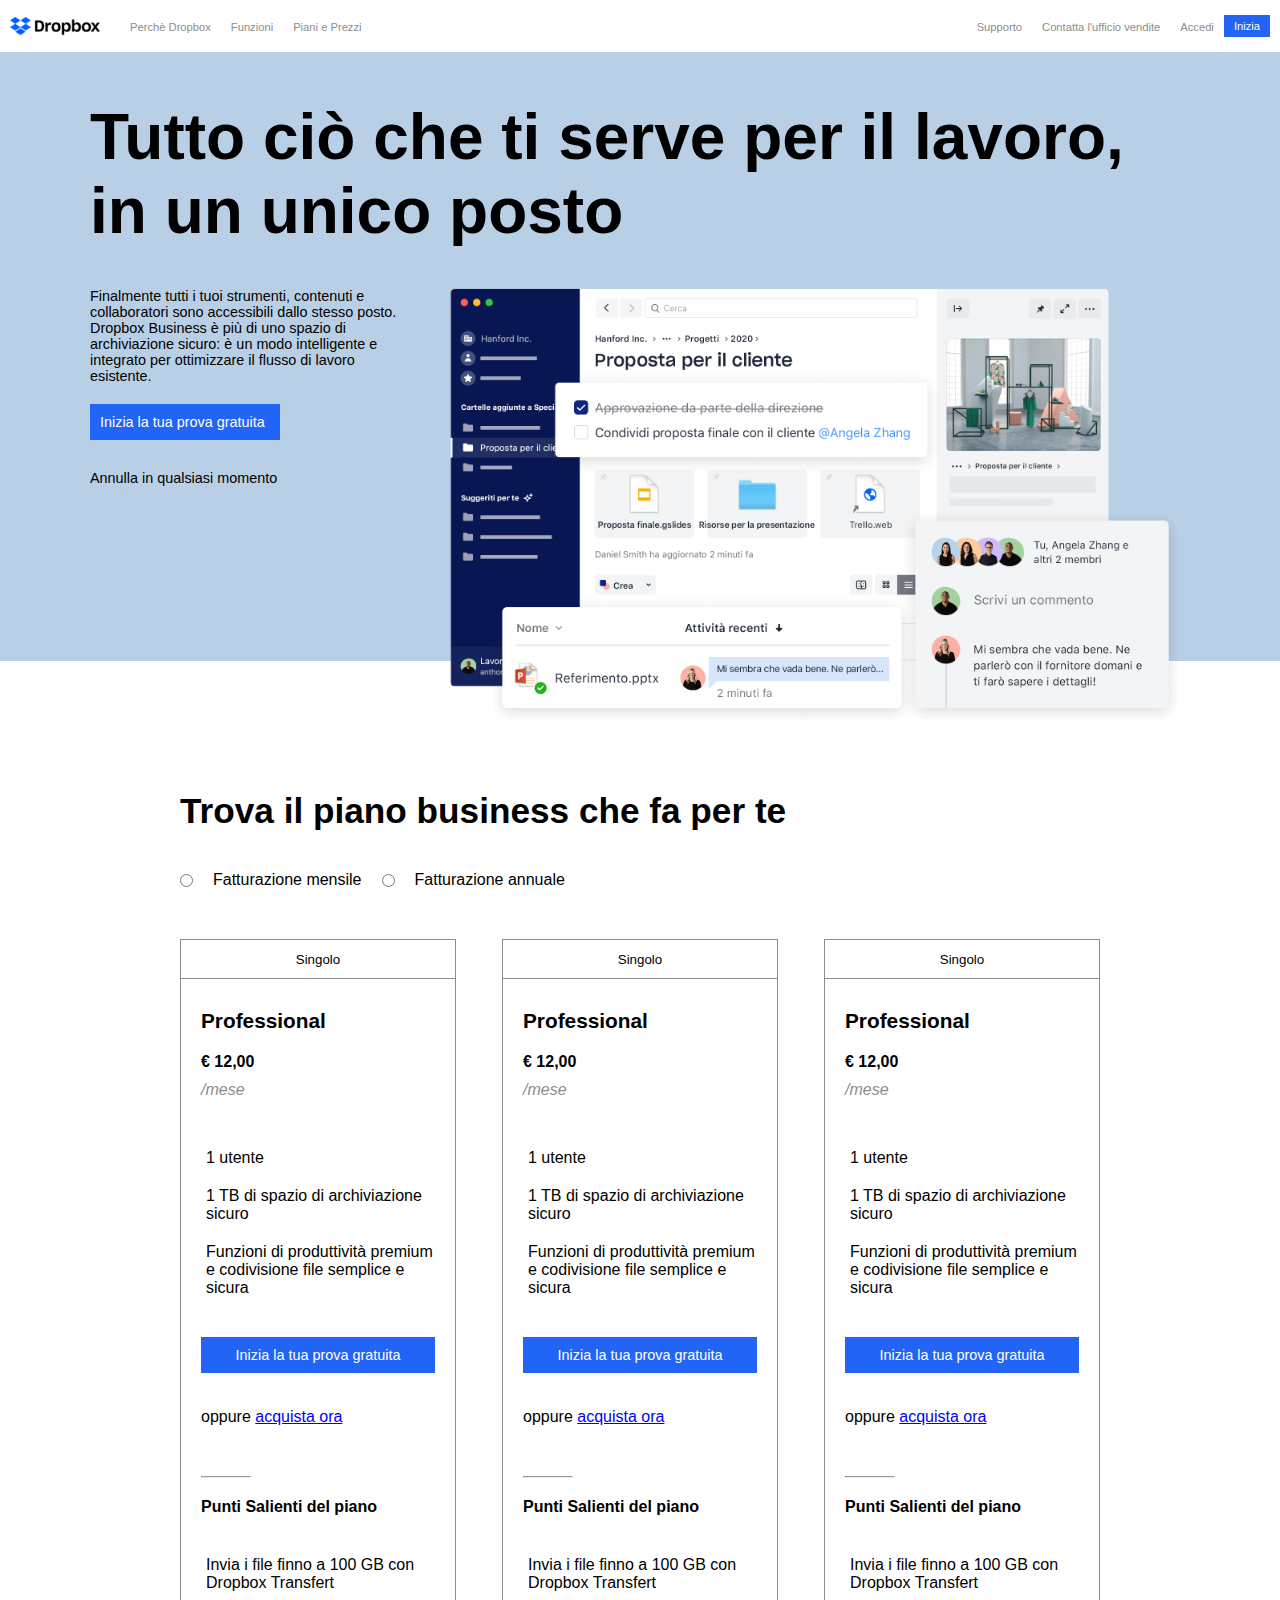
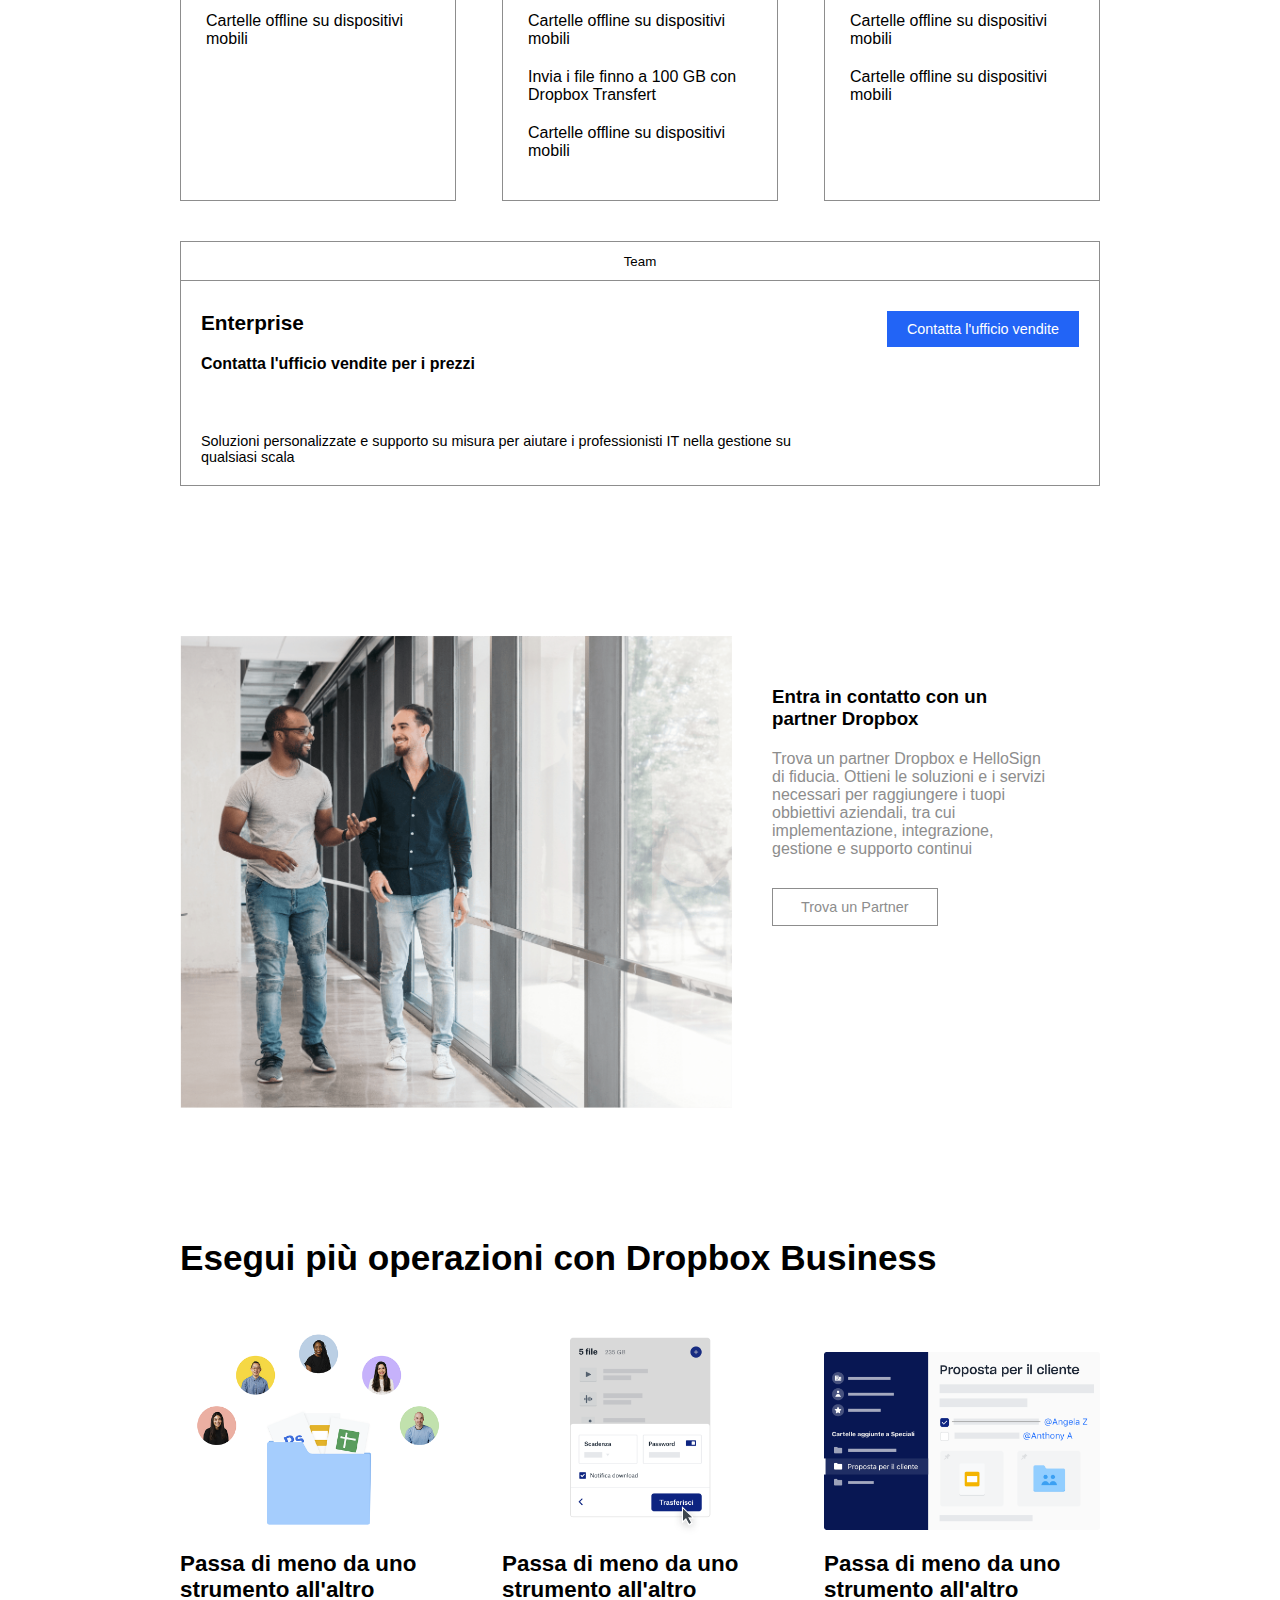
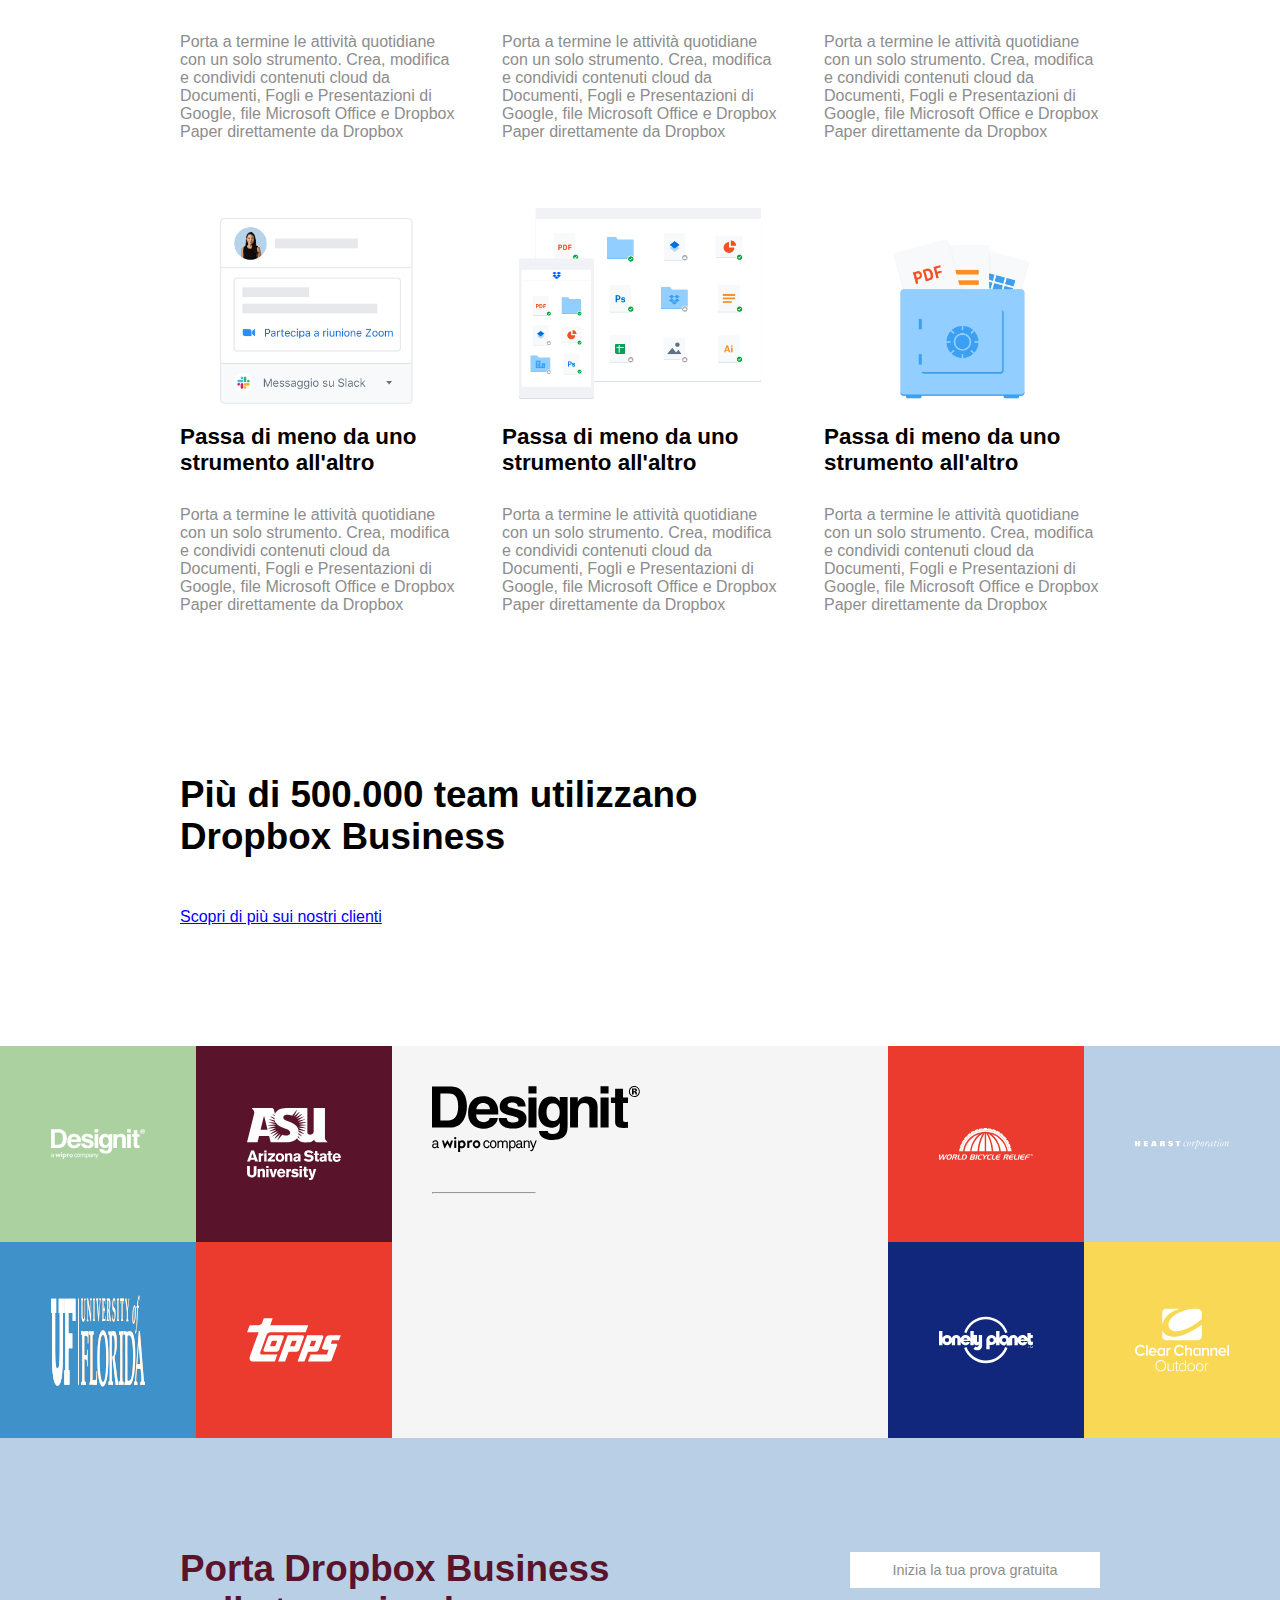
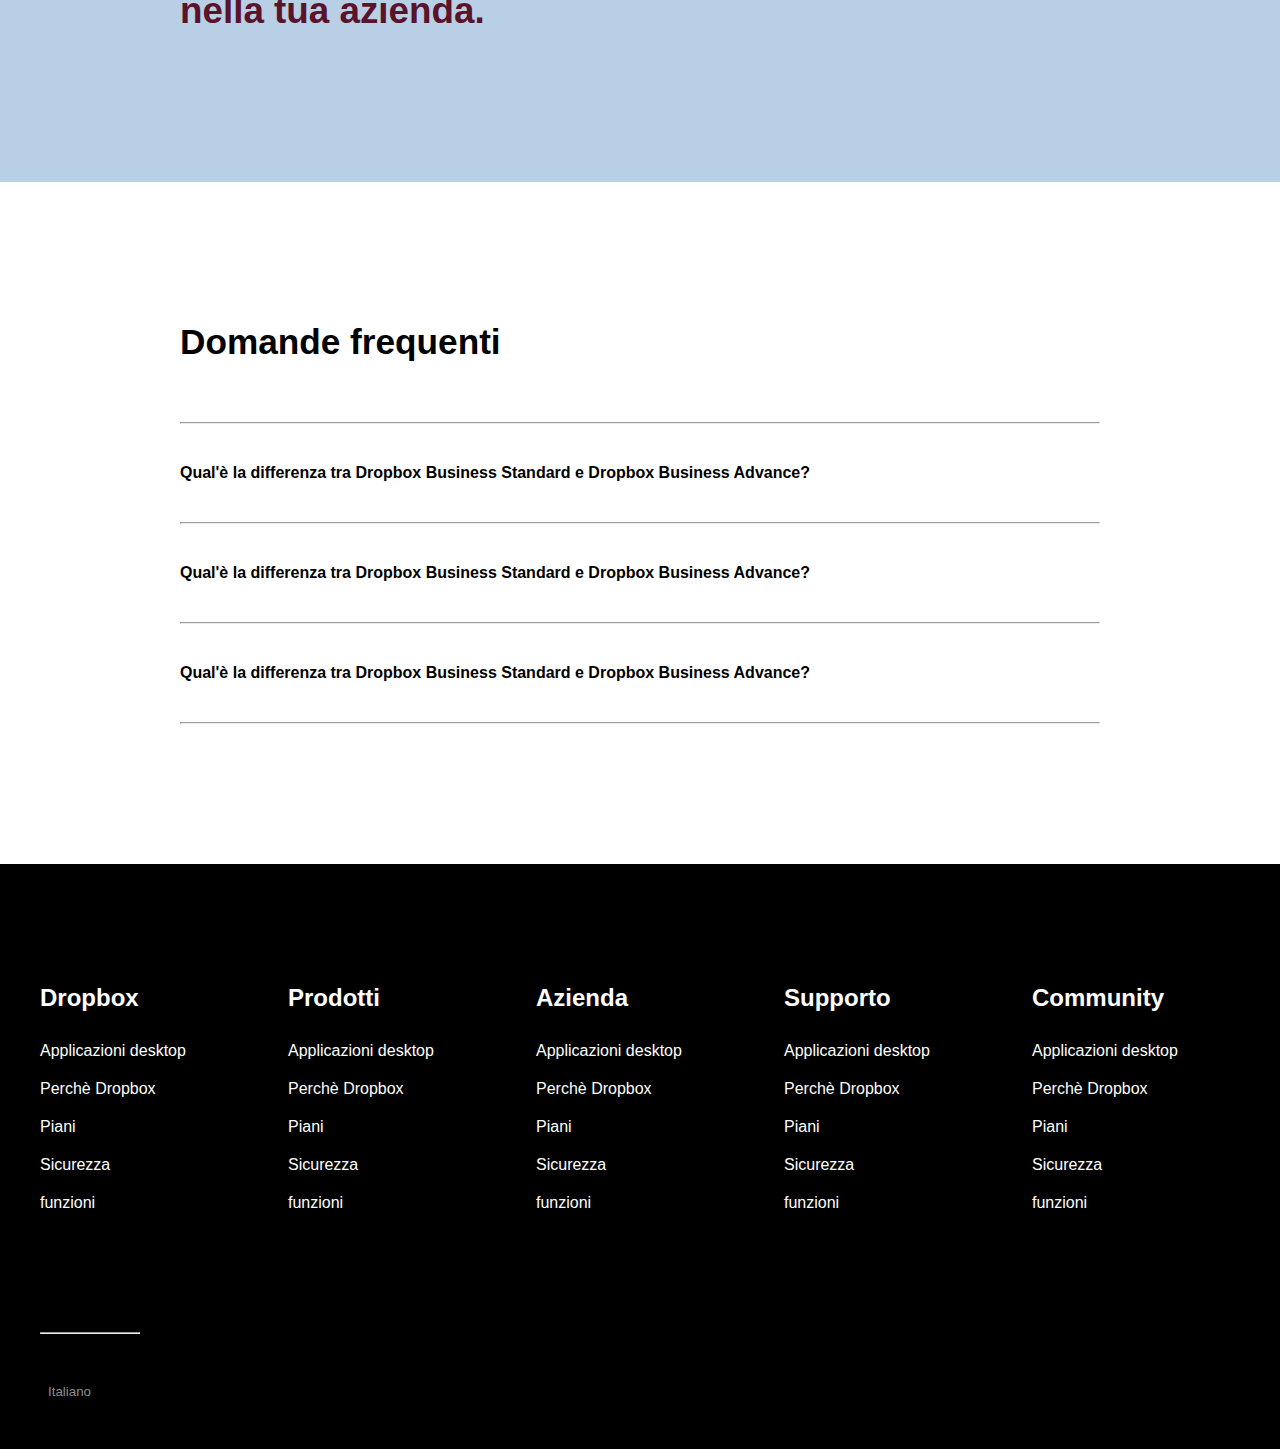
==== commit ab3fc613: "added section seven" ====
--- a/index.html
+++ b/index.html
@@ -282,6 +282,48 @@
         </div>
 
         <section class="seven">
+            <div class="row">
+                <div class="col1">
+                    <div class="square" style="background-color: rgb(172	209	160	) ;">
+                        <img src="img/designit.svg" alt="">
+                    </div>
+                    <div class="square" style="background-color: rgb(89	19	43	) ;">
+                        <img src="img/arizona_state_university.svg" alt="">
+                    </div>
+                    <div class="square" style="background-color: rgb(62	146	201		) ;">
+                        <img src="img/university_of_florida.svg" alt="">
+                    </div>
+                    <div class="square" style="background-color: rgb(235	59	47	) ;">
+                        <img src="img/topps.svg" alt="">
+                    </div>
+
+
+                </div>
+                <div class="col-center" style="background-color: rgb(245 245 245) ;">
+                    <div class="square" style="background-color: rgb(245 245 245) ;">
+                        <img src="img/designit.svg" alt="">
+                        <hr>
+                        <!-- <p>"I membri del nostro team lavoravano constantemente in Paese, fusi orari e uffici diversi. Ora molte soluzioni sono compatibili con queste esigenze, ma nessuna è facile qaunto Dropbox e Dropbox Peper. Ora molte soluzioni son compatibili con queste esigenze, ma nessuna è facile qaunto Dropbox Paper".</p> -->
+                    </div>
+
+
+                </div>
+                <div class="col1">
+                    <div class="square" style="background-color:rgb(235	59	47	) ;"">
+                        <img src=" img/world_bicycle_relief.svg" alt="">
+                    </div>
+                    <div class="square" style="background-color: rgb(185 207 229	) ;">
+                        <img src="img/hearst_corp.svg" alt="">
+                    </div>
+                    <div class="square" style="background-color: rgb(16	39	124		) ;">
+                        <img src="img/lonely_planet.svg" alt="">
+                    </div>
+                    <div class="square" style="background-color: rgb(249	216	86	) ;">
+                        <img src="img/clear_channel.svg" alt="">
+                    </div>
+                </div>
+
+            </div>
 
         </section>
 
--- a/css/style.css
+++ b/css/style.css
@@ -355,6 +355,74 @@
     font-size: 2.3rem;
 }
 
+
+
+.seven .row .col1 {
+    display: flex;
+    height: (100vw / 3);
+    flex-wrap: wrap;
+    flex-grow: 1;
+
+}
+
+.seven .row .col1 .square {
+    display: flex;
+    flex: 50%;
+    aspect-ratio: 1/1;
+    justify-content: center;
+    padding: 4vw;
+
+}
+
+.seven .row .col1 .square img {
+    display: block;
+    width: 100%;
+    filter: invert(1);
+
+}
+
+.seven .row .col-center {
+    padding: 40px 40px;
+    flex-grow: 2;
+}
+
+.seven .row .col-center .square img {
+    display: block;
+    width: 50%;
+    margin-bottom: 40px;
+    align-items: center;
+
+
+}
+
+.seven .row .col-center .square hr {
+    display: block;
+    width: 25%;
+
+    color: rgb(141 141 141);
+    margin-bottom: 40px;
+
+}
+
+/* .seven .row .col-center .square  p{
+     
+    width: 100px;
+    margin-bottom: 40px;
+} */
+
+
+
+
+
+
+
+
+
+
+
+
+
+
 .eight {
 
 
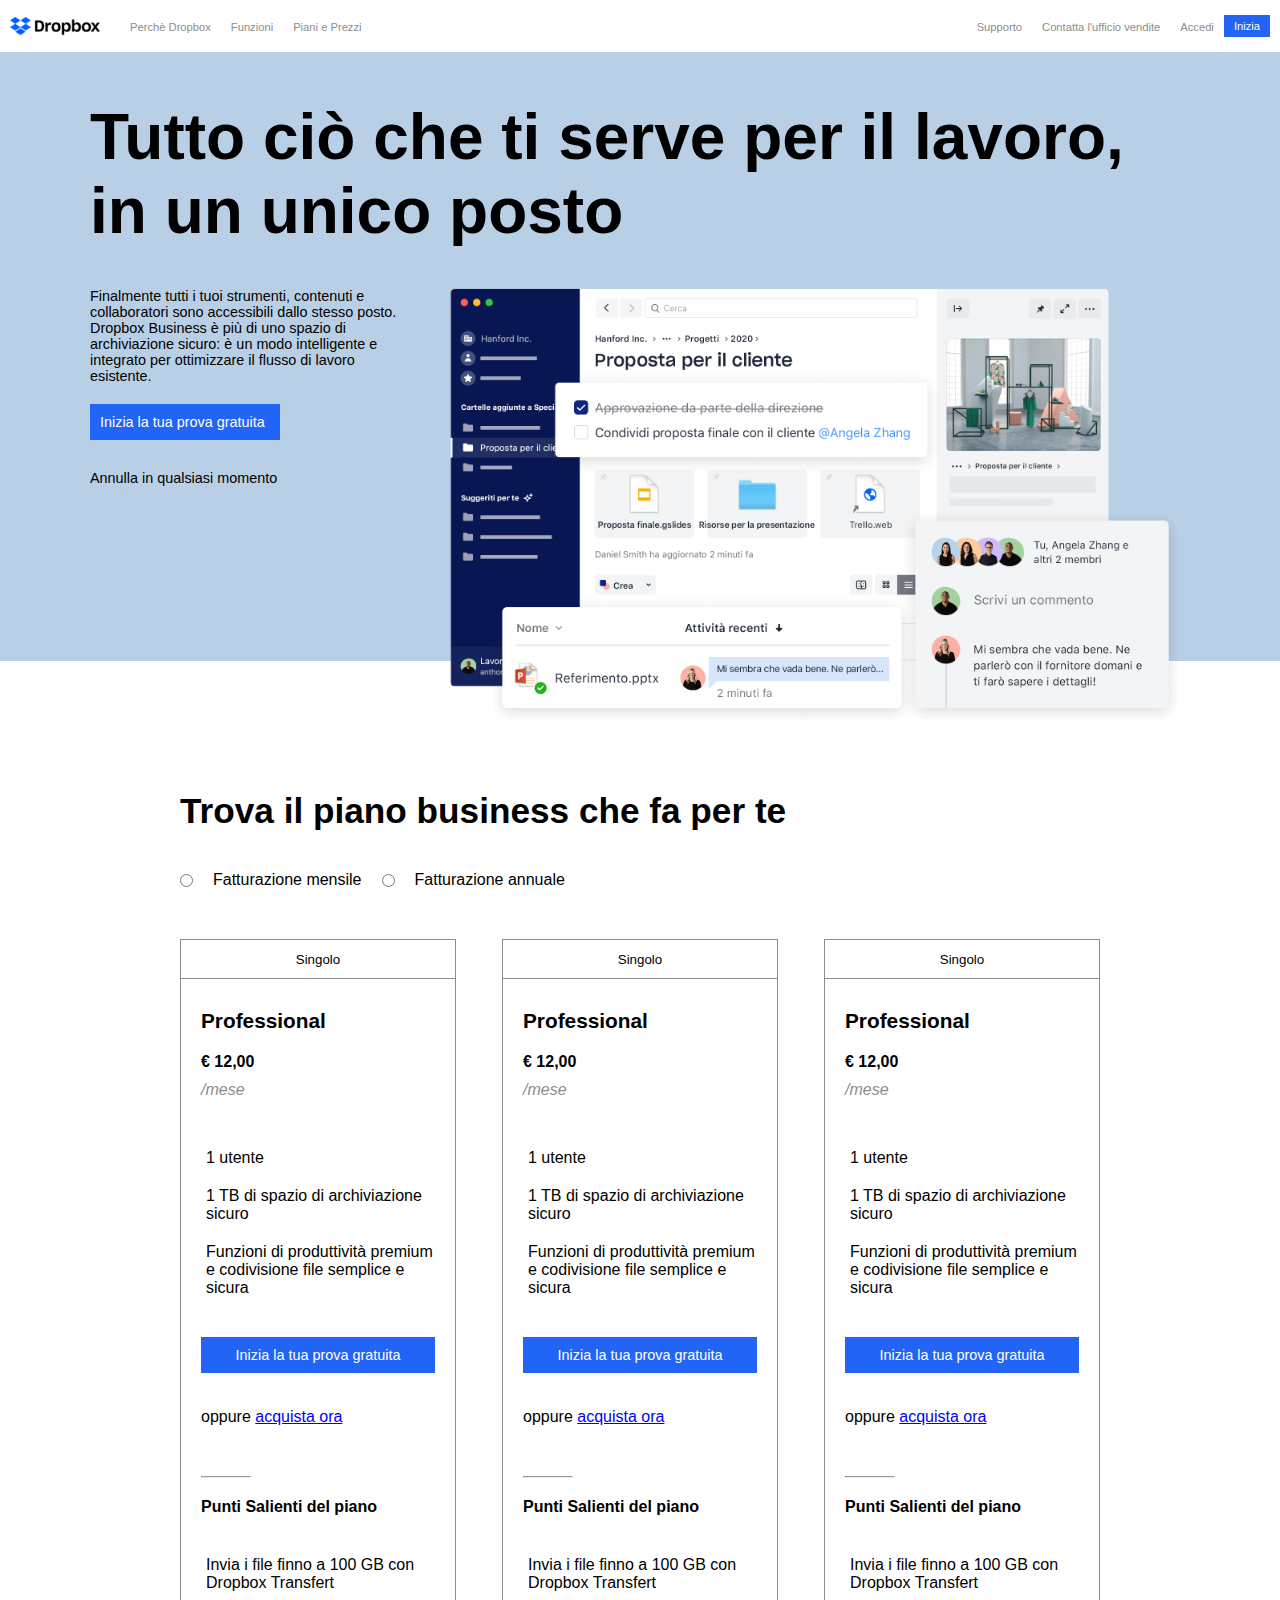
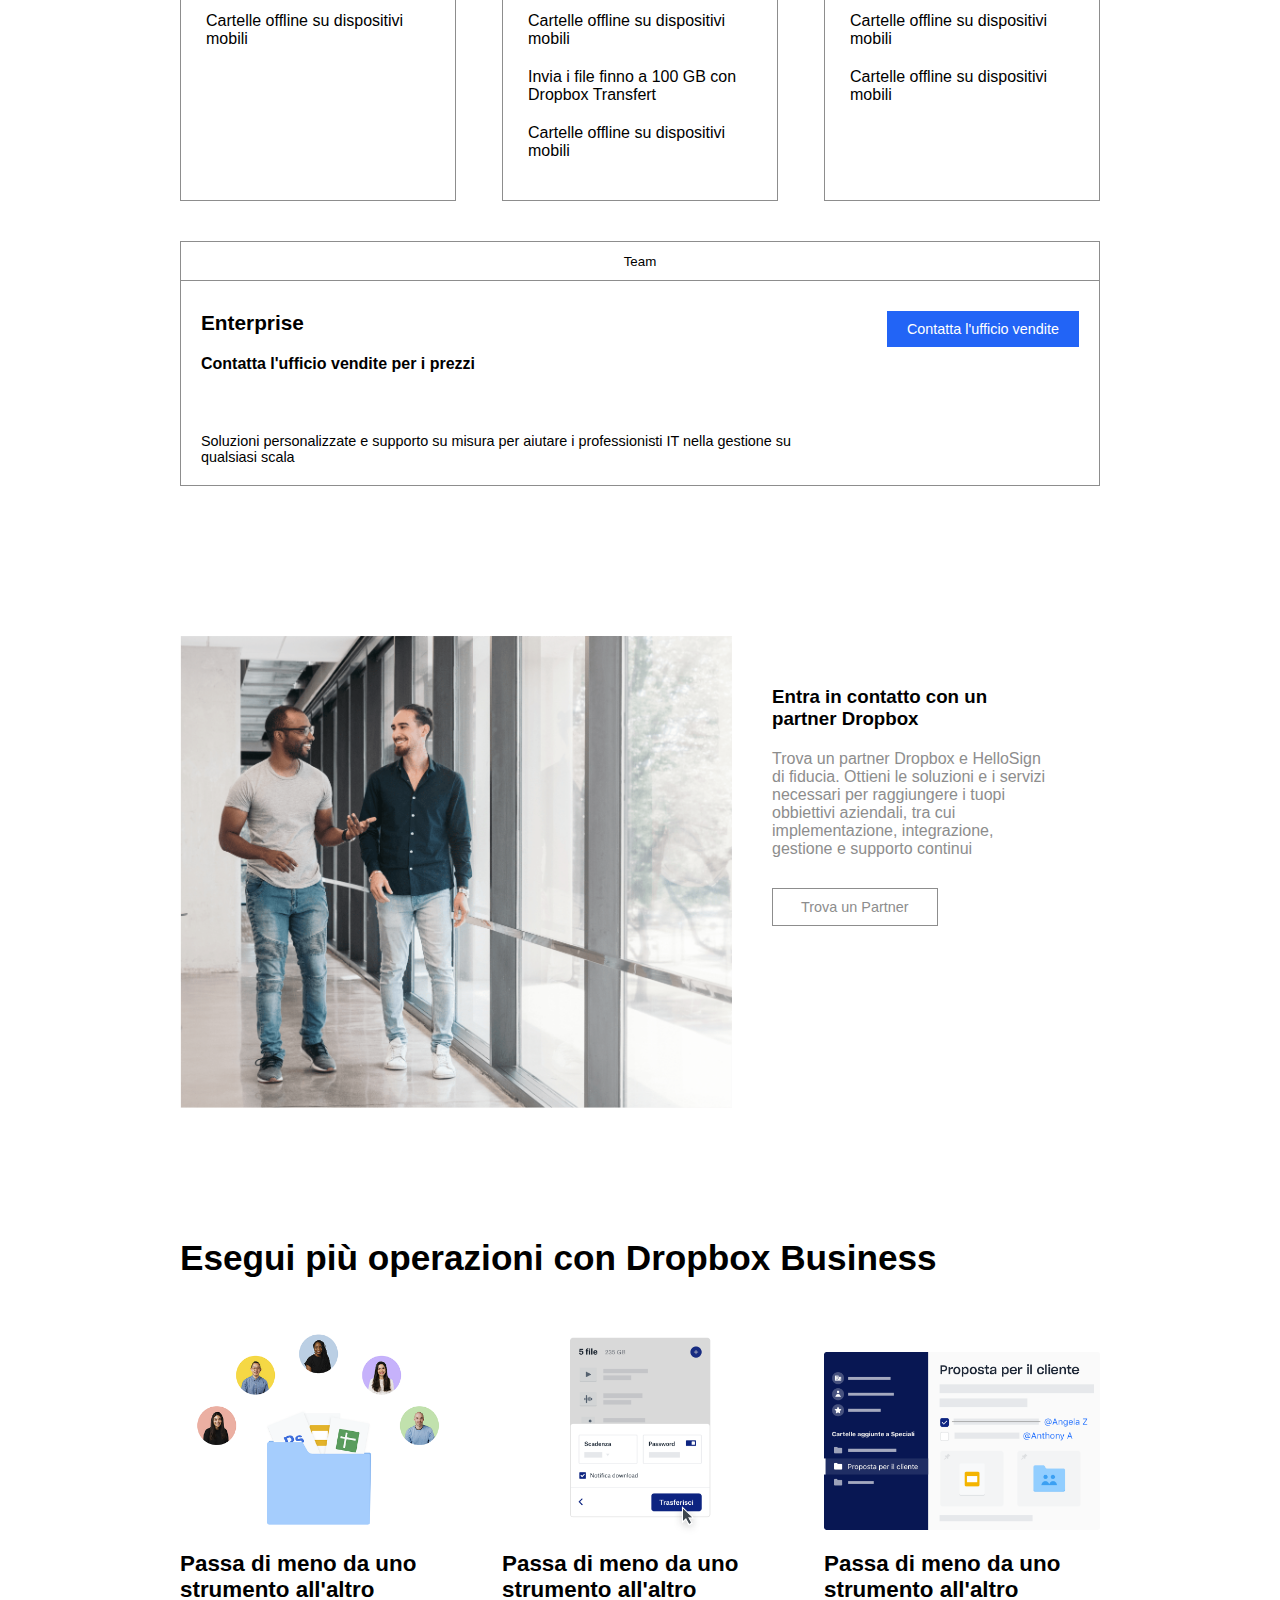
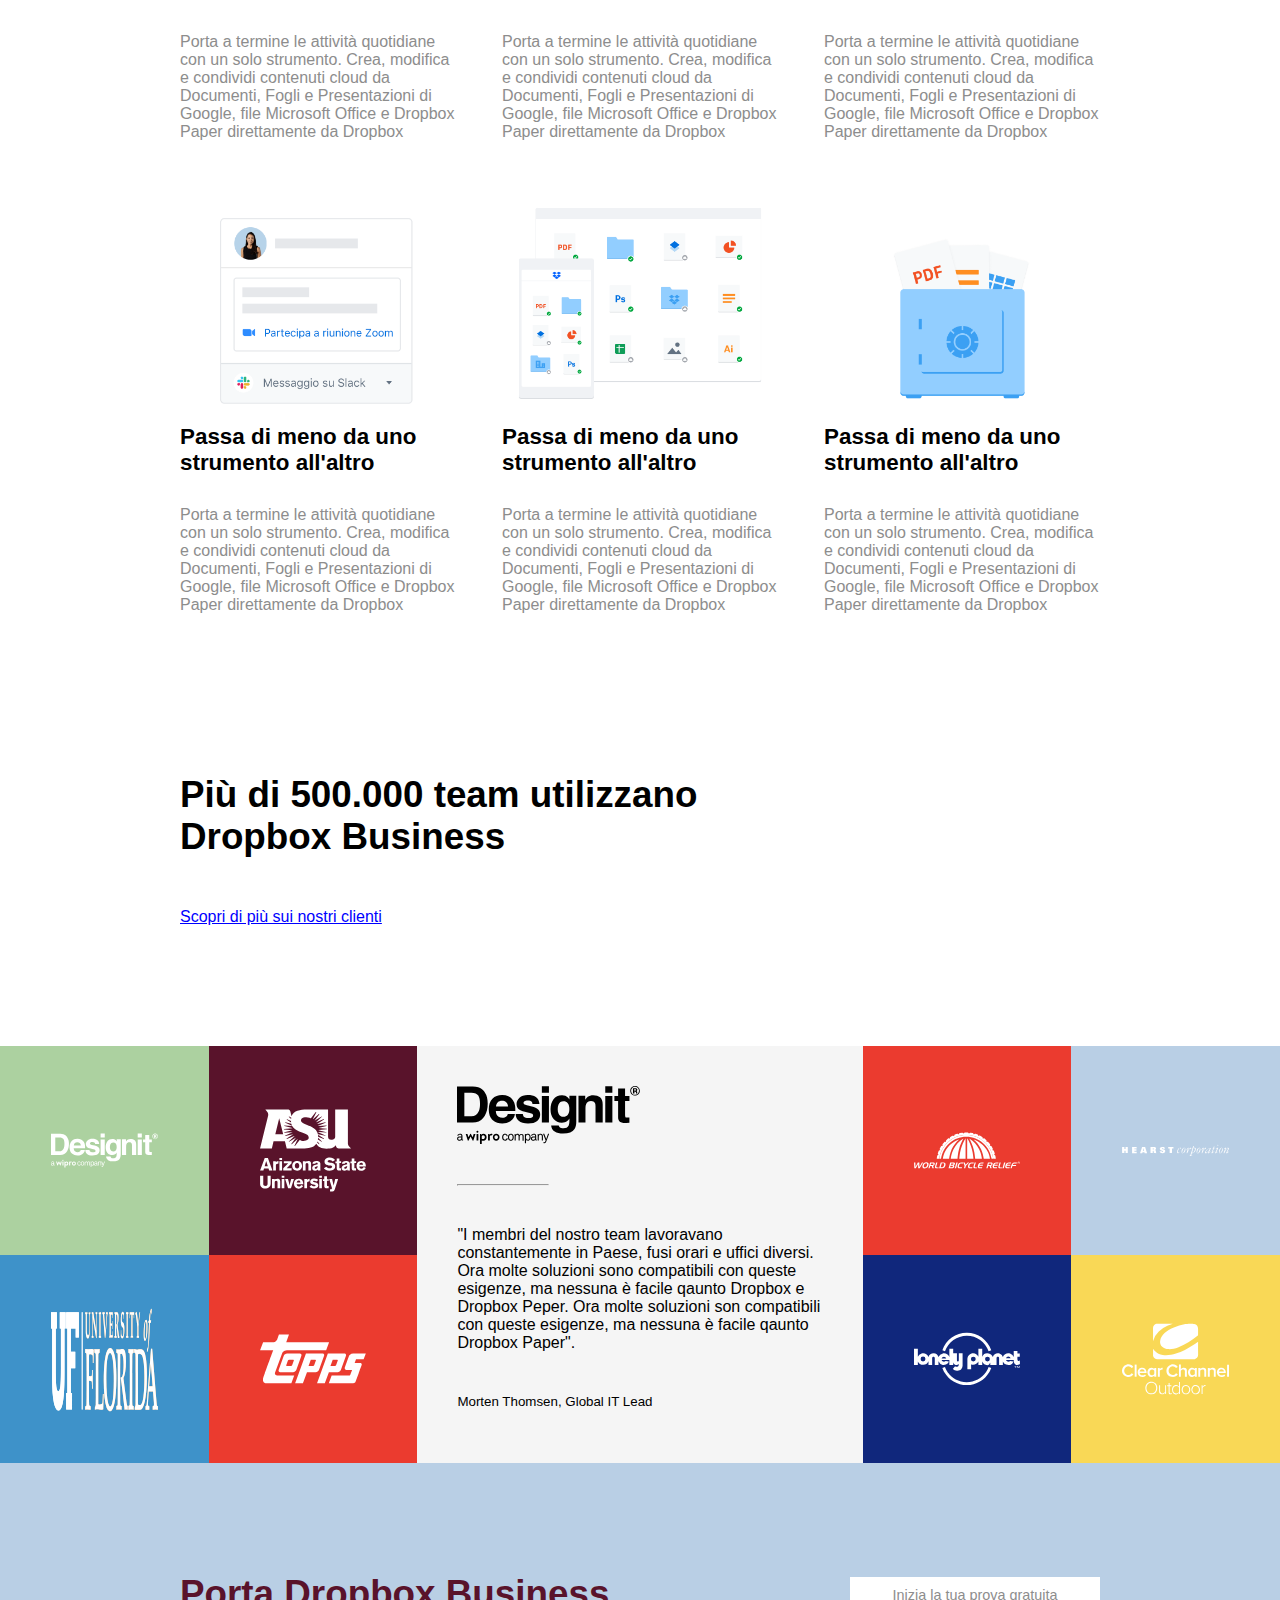
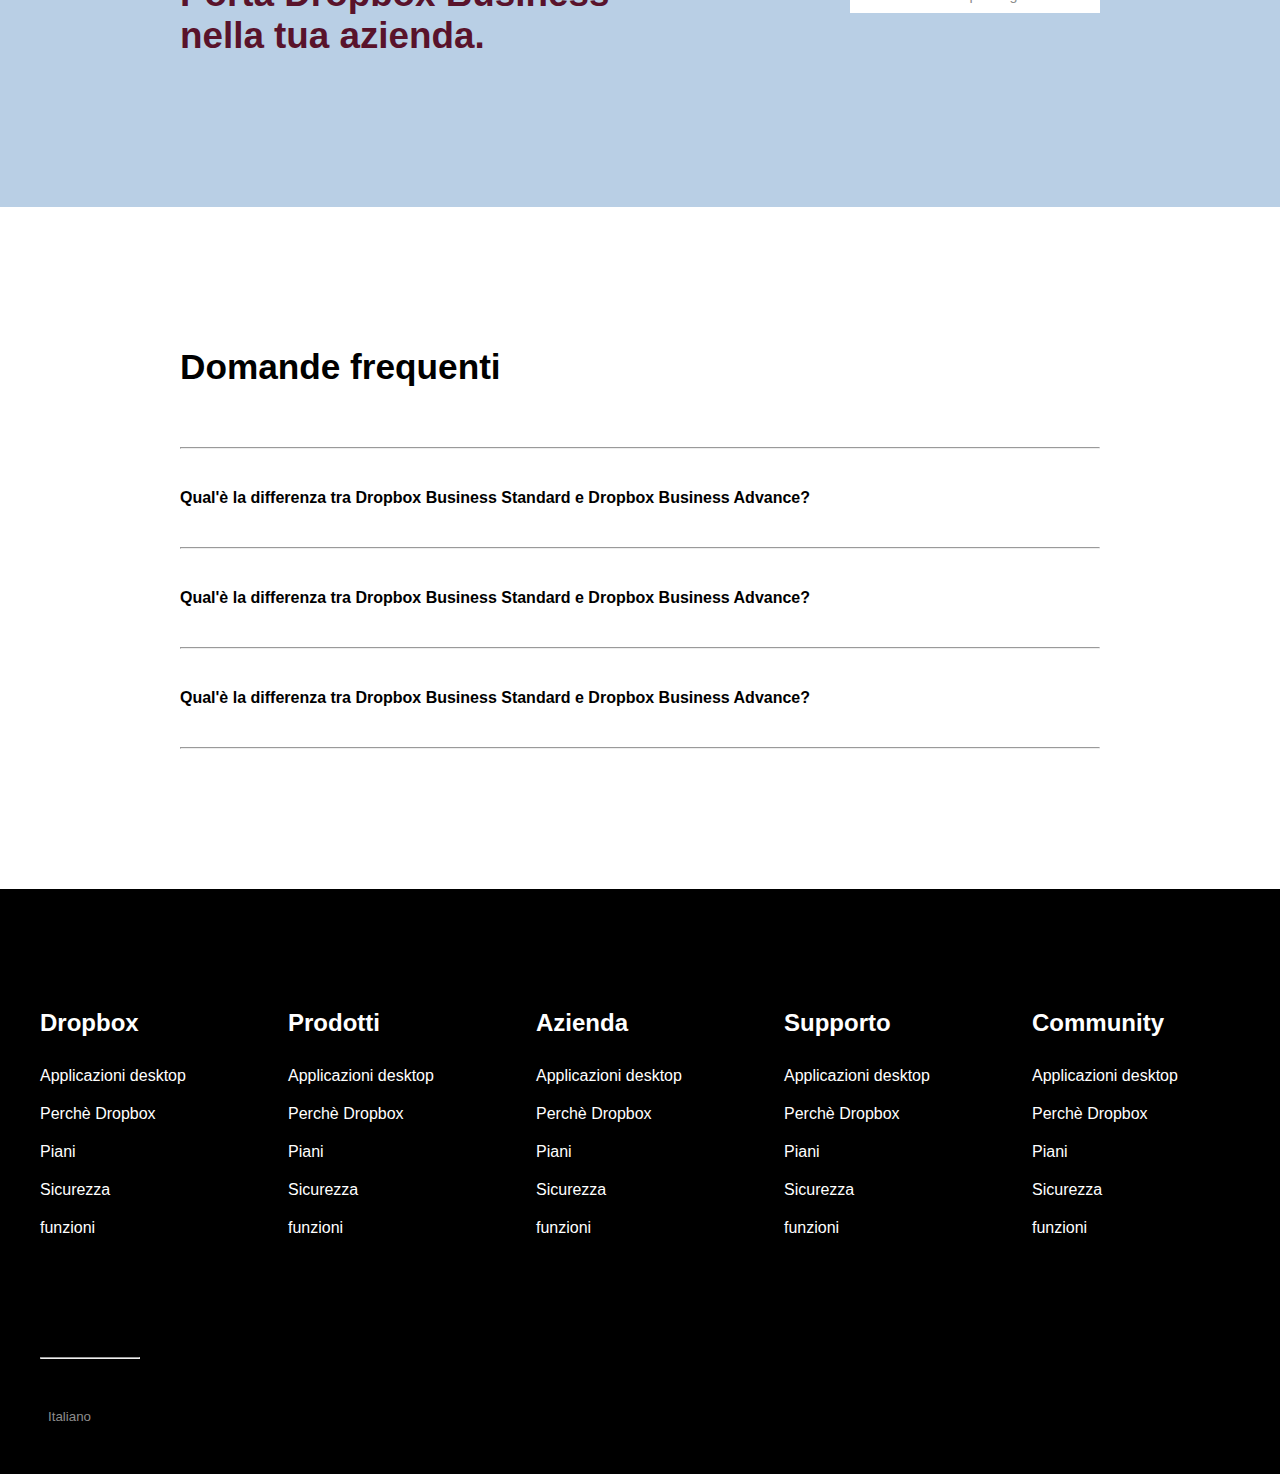
==== commit c813e50e: "completed" ====
--- a/index.html
+++ b/index.html
@@ -303,7 +303,11 @@
                     <div class="square" style="background-color: rgb(245 245 245) ;">
                         <img src="img/designit.svg" alt="">
                         <hr>
-                        <!-- <p>"I membri del nostro team lavoravano constantemente in Paese, fusi orari e uffici diversi. Ora molte soluzioni sono compatibili con queste esigenze, ma nessuna è facile qaunto Dropbox e Dropbox Peper. Ora molte soluzioni son compatibili con queste esigenze, ma nessuna è facile qaunto Dropbox Paper".</p> -->
+                        <p>"I membri del nostro team lavoravano constantemente in Paese, fusi orari e uffici diversi.
+                            Ora molte soluzioni sono compatibili con queste esigenze, ma nessuna è facile qaunto Dropbox
+                            e Dropbox Peper. Ora molte soluzioni son compatibili con queste esigenze, ma nessuna è
+                            facile qaunto Dropbox Paper".</p>
+                        <small>Morten Thomsen, Global IT Lead</small>
                     </div>
 
 
--- a/css/style.css
+++ b/css/style.css
@@ -70,7 +70,6 @@
 }
 
 
-
 .logo,
 .start {
     display: flex;
@@ -93,6 +92,11 @@
     align-items: center;
 }
 
+.logo ul li a:hover,
+.start ul li a:hover {
+    text-decoration: underline;
+}
+
 .logo img {
     width: 90px;
     margin-right: 20px;
@@ -104,8 +108,10 @@
     padding: 5px 10px;
     align-items: center;
     border: 0px;
-
-
+}
+
+.btn:active {
+    filter: brightness(90%);
 }
 
 .btn-small {
@@ -121,11 +127,18 @@
     padding: 10px 10px;
 }
 
+
+
 .arrow-header {
-    margin-top: 70px;
+    margin-top: 80px;
 
     font-size: 2.2rem;
 }
+
+.arrow-header:active {
+    color: rgb(34 100 246);
+}
+
 
 .container-main {
     width: 920px;
@@ -230,6 +243,10 @@
 
 }
 
+#link:hover {
+    font-weight: bold;
+}
+
 .card-body hr {
     margin-bottom: 20px;
     width: 50px;
@@ -361,18 +378,25 @@
     display: flex;
     height: (100vw / 3);
     flex-wrap: wrap;
-    flex-grow: 1;
+    flex-basis: 50%;
+
 
 }
 
 .seven .row .col1 .square {
     display: flex;
-    flex: 50%;
+    flex-basis: 50%;
+
     aspect-ratio: 1/1;
     justify-content: center;
     padding: 4vw;
 
 }
+
+.seven .row .col1 .square:hover {
+    border: 10px solid rgb(213 232 207);
+}
+
 
 .seven .row .col1 .square img {
     display: block;
@@ -382,8 +406,10 @@
 }
 
 .seven .row .col-center {
-    padding: 40px 40px;
-    flex-grow: 2;
+    padding: 40px;
+    flex-basis: 50%;
+
+
 }
 
 .seven .row .col-center .square img {
@@ -404,11 +430,13 @@
 
 }
 
-/* .seven .row .col-center .square  p{
-     
-    width: 100px;
-    margin-bottom: 40px;
-} */
+.seven .row .col-center .square p {
+    margin-bottom: 40px;
+    font-size: 1rem;
+
+
+}
+
 
 
 
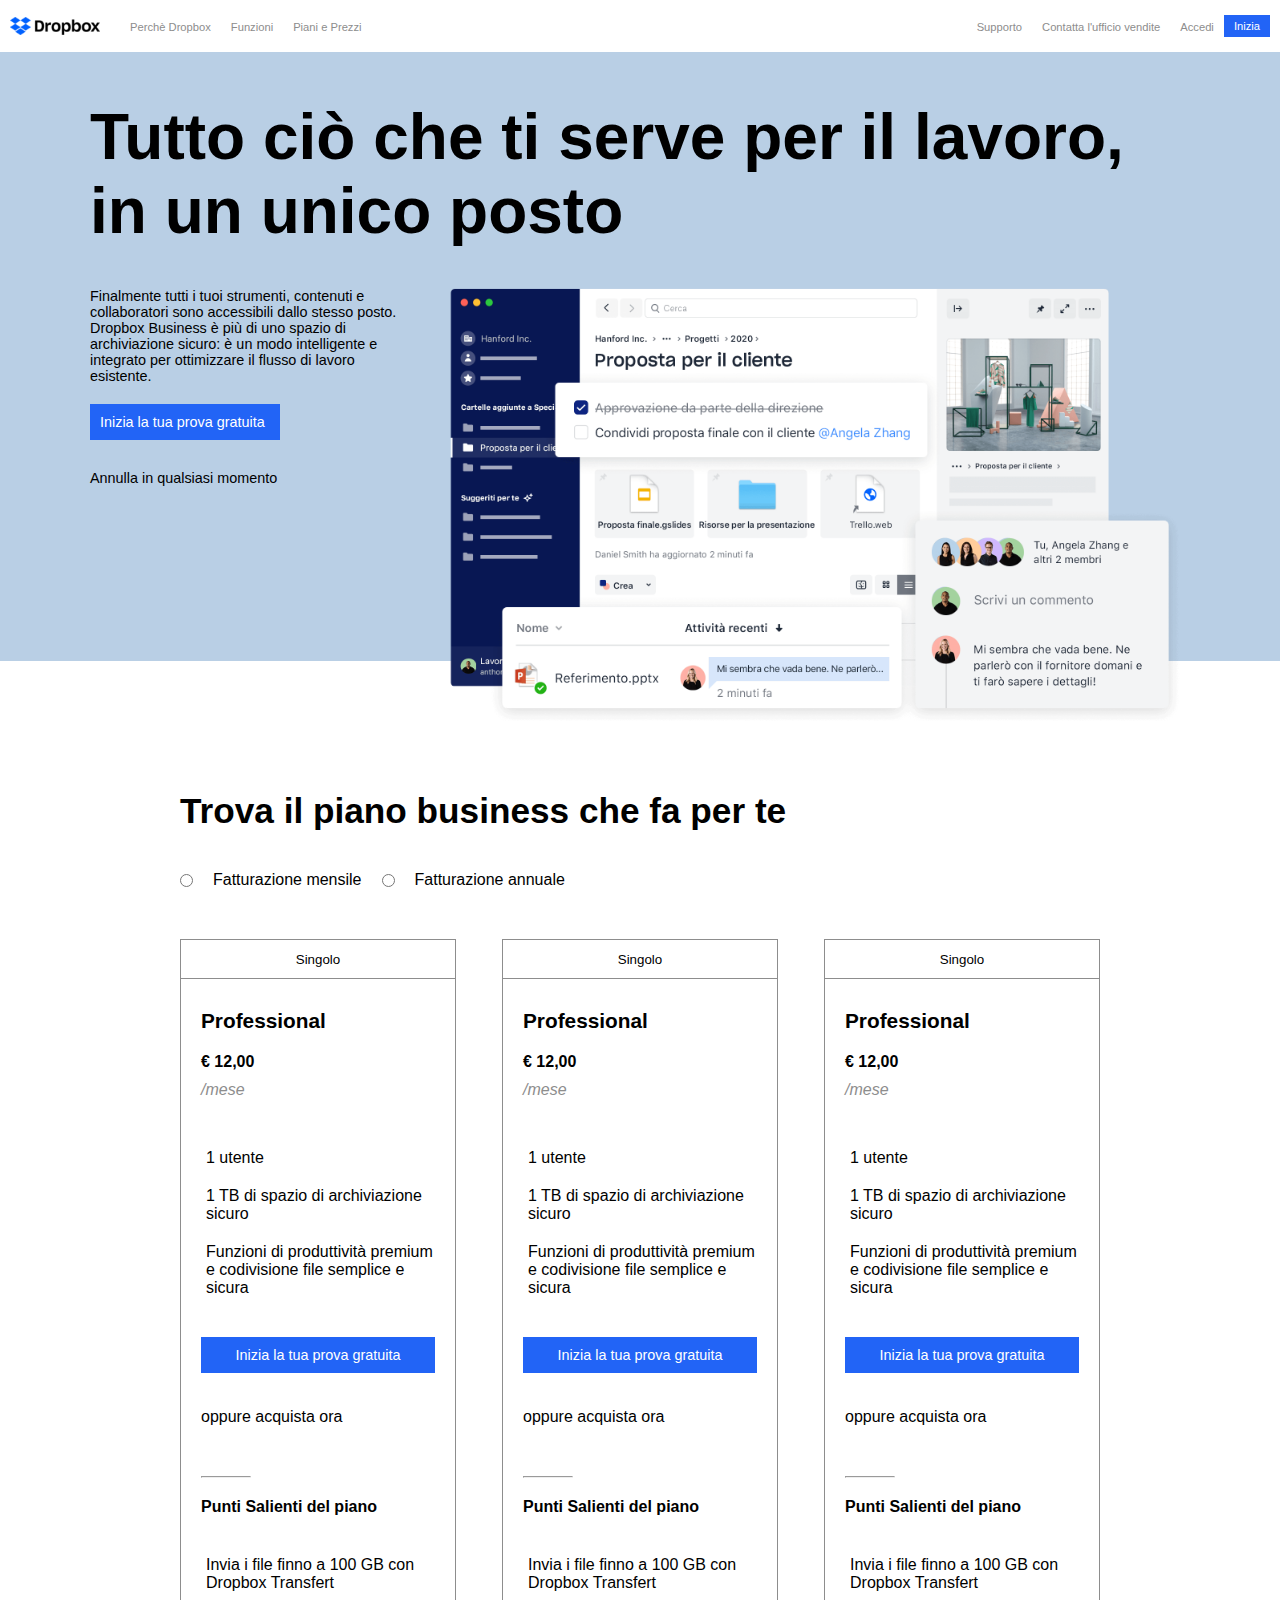
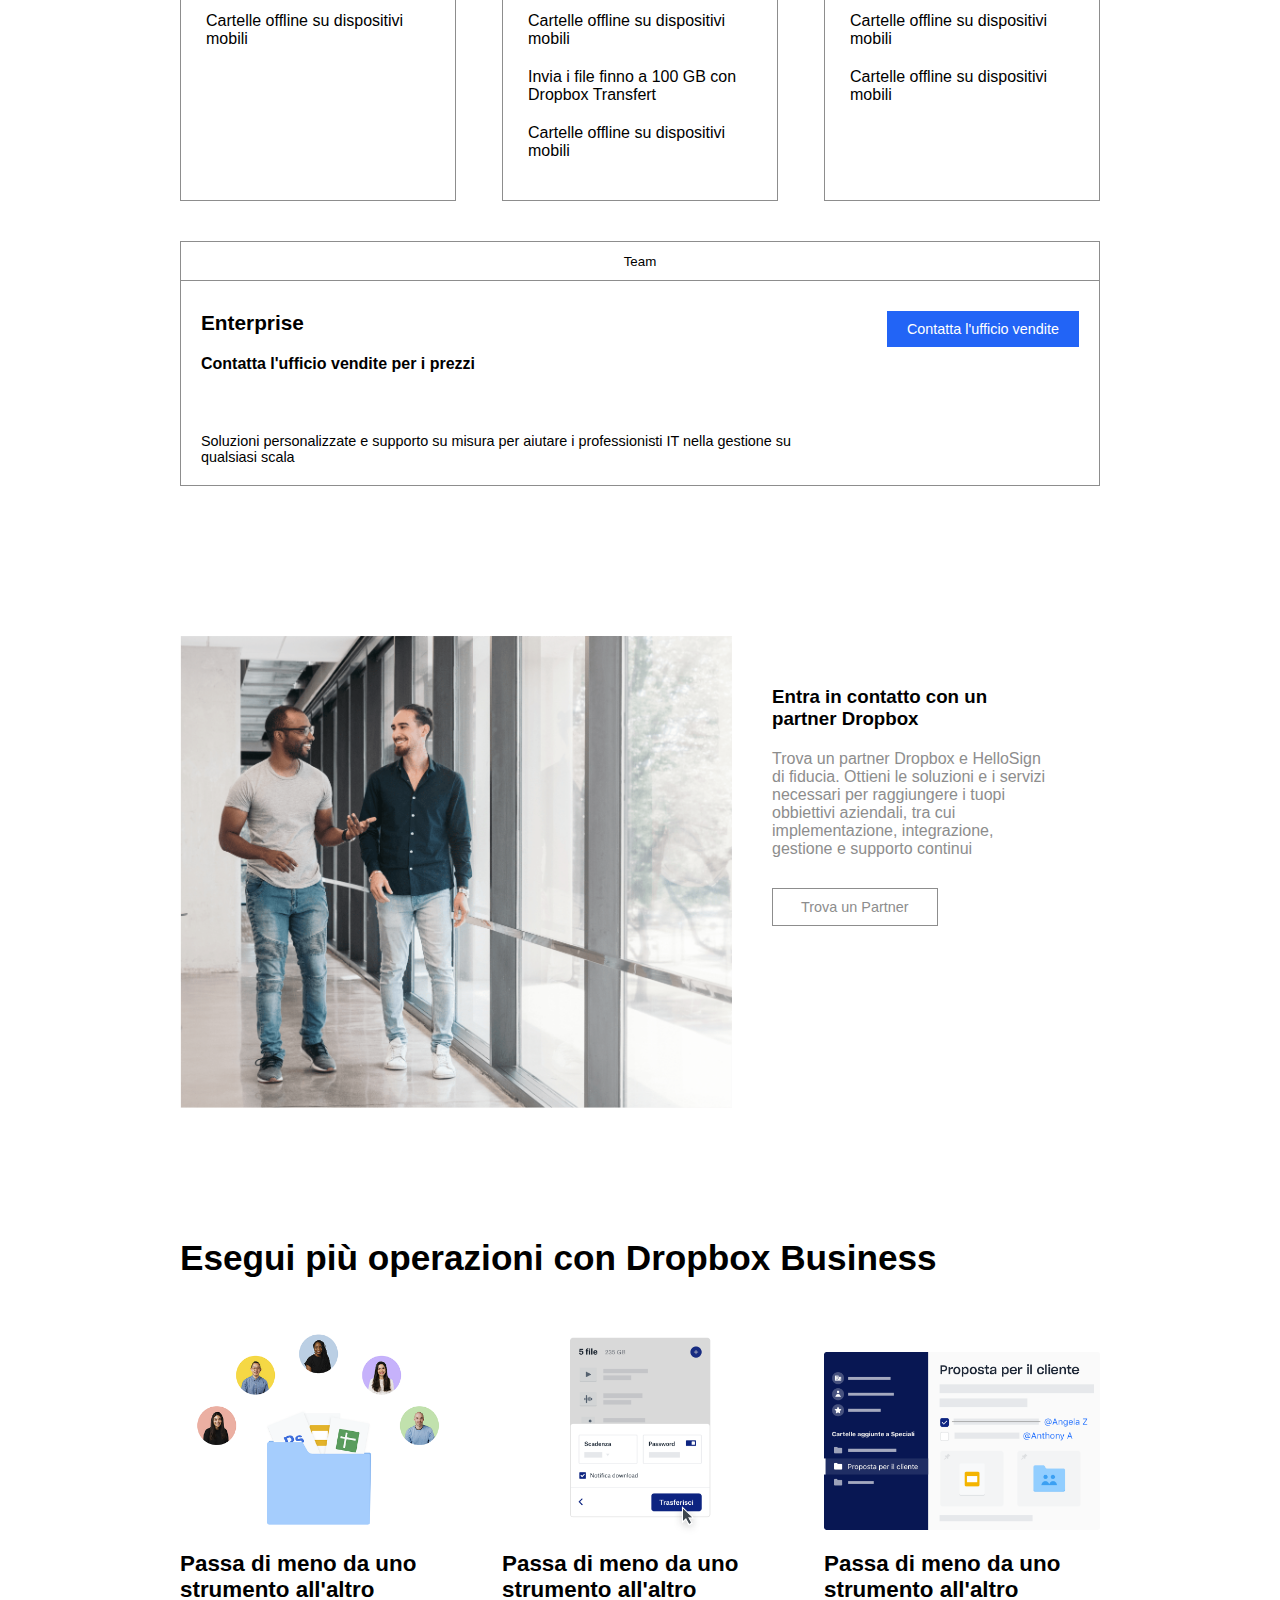
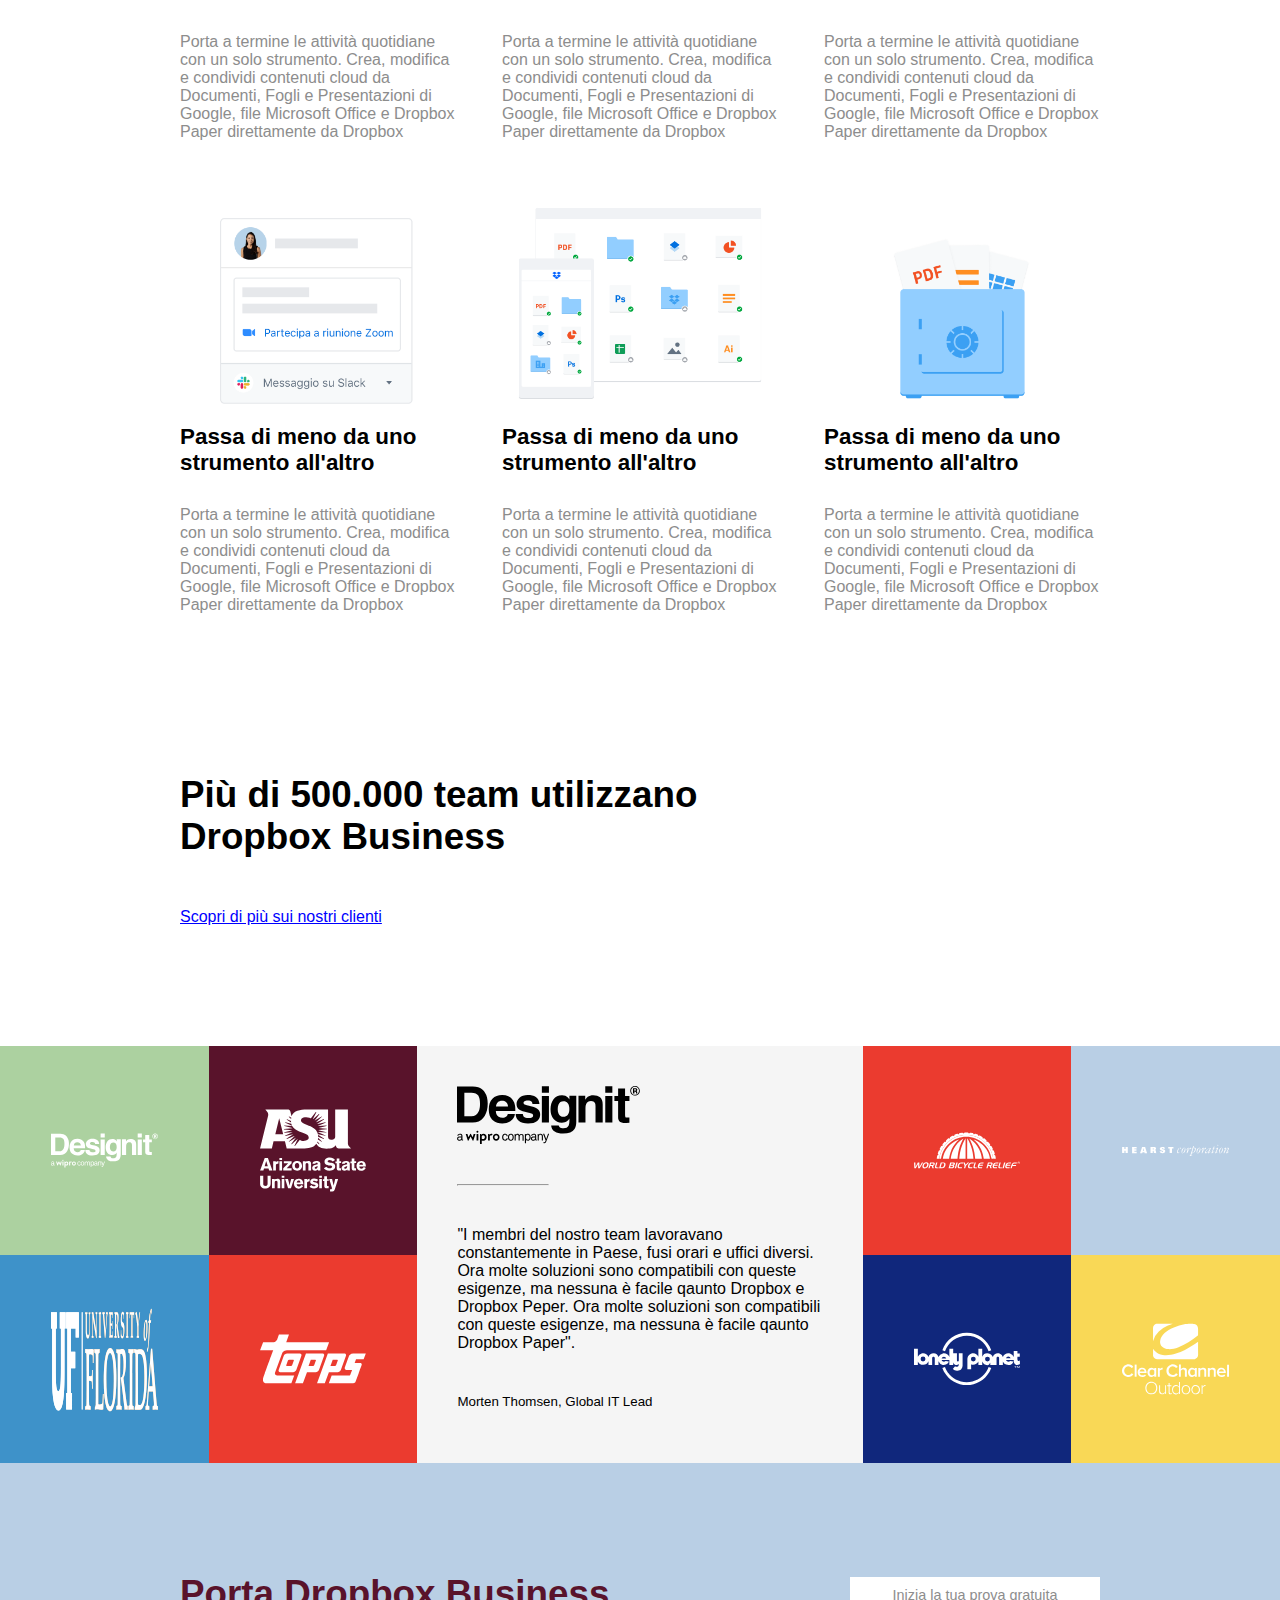
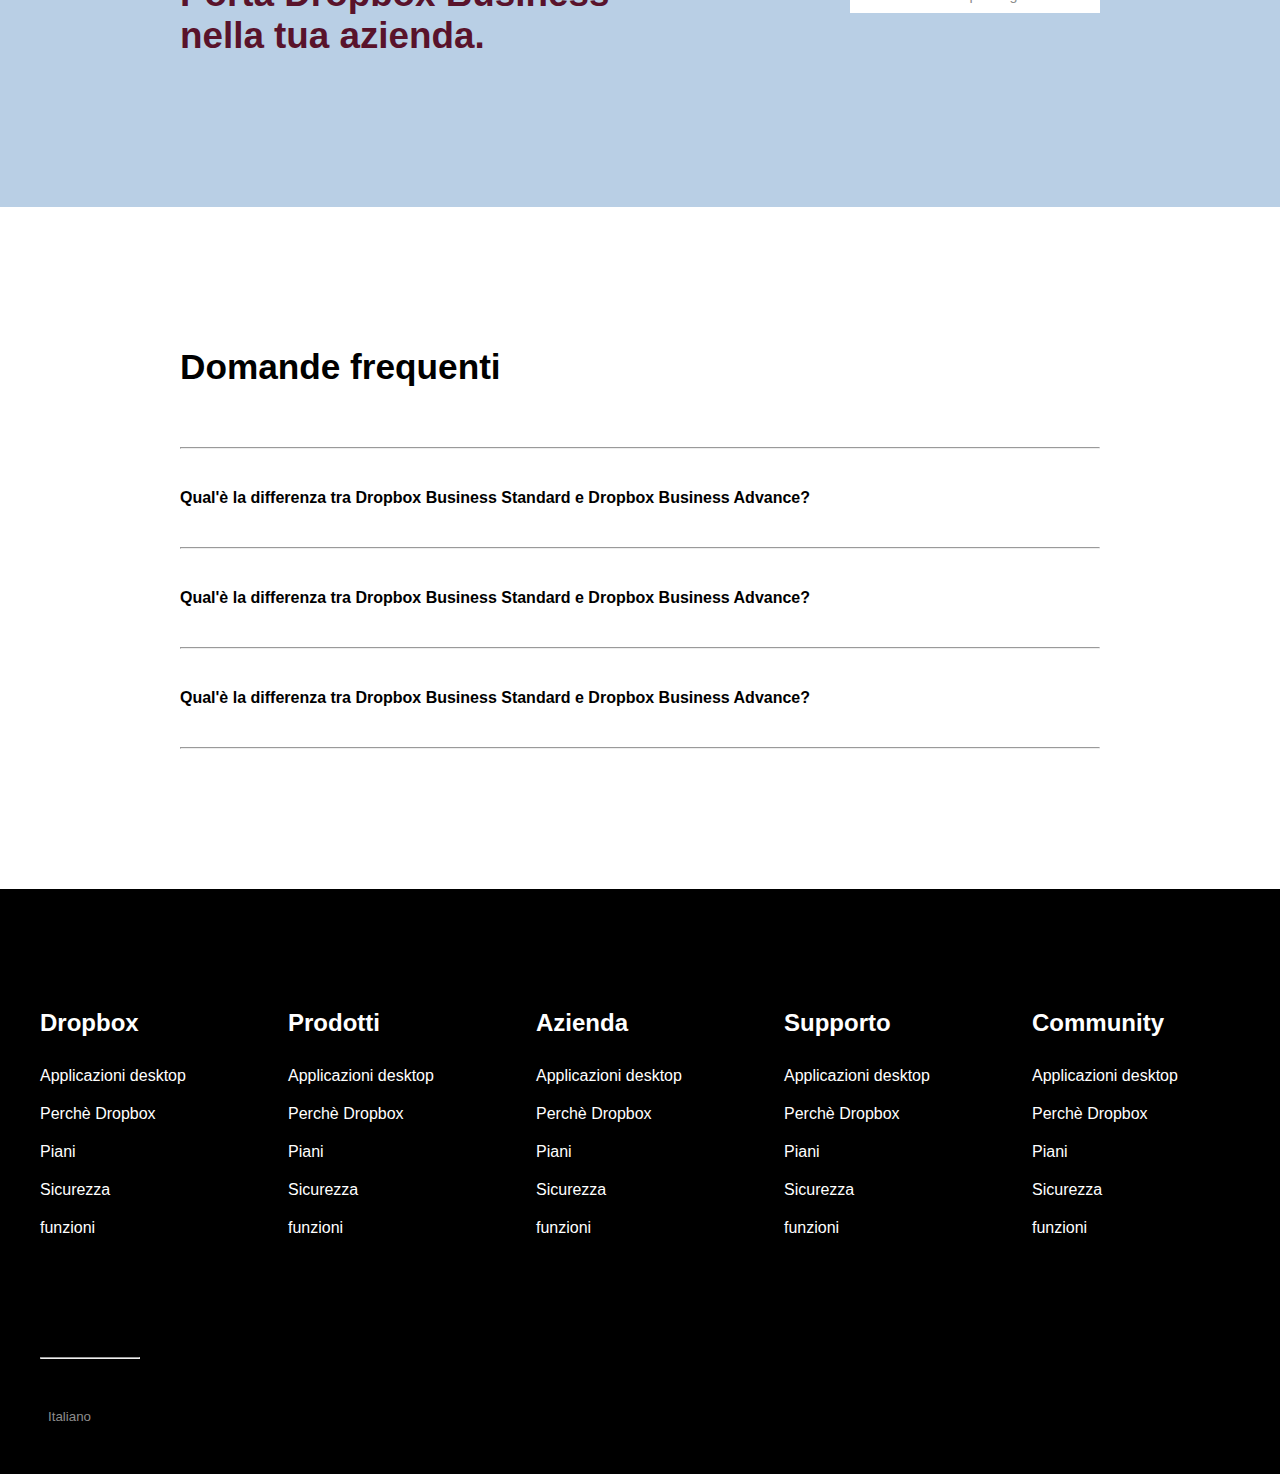
==== commit 309fed32: "fixxed and completed" ====
--- a/index.html
+++ b/index.html
@@ -61,7 +61,9 @@
 
     </header>
 
+    <!-- main section -->
     <main>
+
         <div class="container-main">
             <h2>Trova il piano business che fa per te </h2>
             <div class="radio-btn">
@@ -70,8 +72,9 @@
             </div>
 
             <section>
+                <!-- container cards -->
                 <div class="cards">
-
+                    <!-- card1 -->
                     <div class="card">
                         <div class="card-header">
                             <div>
@@ -107,6 +110,7 @@
                         </div>
                     </div>
 
+                    <!-- card2 -->
                     <div class="card">
                         <div class="card-header">
                             <div>
@@ -146,6 +150,7 @@
                         </div>
                     </div>
 
+                    <!-- card3 -->
                     <div class="card">
                         <div class="card-header">
                             <div>
@@ -182,6 +187,8 @@
                     </div>
                 </div>
             </section>
+
+            <!-- card4 -->
             <section>
                 <div class="card">
                     <div class="card-header">
@@ -207,6 +214,8 @@
 
                 </div>
             </section>
+
+            <!-- section4 -->
             <section class="four">
 
                 <div class="row">
@@ -225,9 +234,13 @@
 
             </section>
 
+            <!-- section5 -->
             <section class="five">
+                <!-- subtitle -->
                 <h2>Esegui più operazioni con Dropbox Business </h2>
+                <!-- container cards -->
                 <div class="cards">
+                    <!-- card1 -->
                     <div class="card">
                         <img src="img/business-feature-switching-tools.png" alt="">
                         <h3> Passa di meno da uno strumento all'altro</h3>
@@ -235,6 +248,7 @@
                             contenuti cloud da Documenti, Fogli e Presentazioni di Google, file Microsoft Office e
                             Dropbox Paper direttamente da Dropbox</p>
                     </div>
+                    <!-- card2 -->
                     <div class="card">
                         <img src="img/business-feature-send-files-it.png" alt="">
                         <h3> Passa di meno da uno strumento all'altro</h3>
@@ -242,6 +256,7 @@
                             contenuti cloud da Documenti, Fogli e Presentazioni di Google, file Microsoft Office e
                             Dropbox Paper direttamente da Dropbox</p>
                     </div>
+                    <!-- card3 -->
                     <div class="card">
                         <img src="img/business-feature-coordinate-it.png" alt="">
                         <h3> Passa di meno da uno strumento all'altro</h3>
@@ -249,6 +264,7 @@
                             contenuti cloud da Documenti, Fogli e Presentazioni di Google, file Microsoft Office e
                             Dropbox Paper direttamente da Dropbox</p>
                     </div>
+                    <!-- card4 -->
                     <div class="card">
                         <img src="img/business-feature-integrations-it.png" alt="">
                         <h3> Passa di meno da uno strumento all'altro</h3>
@@ -256,6 +272,7 @@
                             contenuti cloud da Documenti, Fogli e Presentazioni di Google, file Microsoft Office e
                             Dropbox Paper direttamente da Dropbox</p>
                     </div>
+                    <!-- card5 -->
                     <div class="card">
                         <img src="img/business-feature-multi-device.png" alt="">
                         <h3> Passa di meno da uno strumento all'altro</h3>
@@ -263,6 +280,7 @@
                             contenuti cloud da Documenti, Fogli e Presentazioni di Google, file Microsoft Office e
                             Dropbox Paper direttamente da Dropbox</p>
                     </div>
+                    <!-- card6 -->
                     <div class="card">
                         <img src="img/business-feature-security.png" alt="">
                         <h3> Passa di meno da uno strumento all'altro</h3>
@@ -273,34 +291,37 @@
                 </div>
             </section>
 
+            <!-- section6 -->
             <section class="six">
                 <div class="col1">
                     <h2>Più di 500.000 team utilizzano Dropbox Business</h2>
-                    <div id="link">Scopri di più sui nostri clienti</div>
+                    <div class="link">Scopri di più sui nostri clienti</div>
                 </div>
             </section>
         </div>
 
+        <!-- section7 -->
         <section class="seven">
             <div class="row">
+                <!-- column left -->
                 <div class="col1">
-                    <div class="square" style="background-color: rgb(172	209	160	) ;">
+                    <div class="square bg-color6" ;">
                         <img src="img/designit.svg" alt="">
                     </div>
-                    <div class="square" style="background-color: rgb(89	19	43	) ;">
+                    <div class="square bg-color7">
                         <img src="img/arizona_state_university.svg" alt="">
                     </div>
-                    <div class="square" style="background-color: rgb(62	146	201		) ;">
+                    <div class="square bg-color2">
                         <img src="img/university_of_florida.svg" alt="">
                     </div>
-                    <div class="square" style="background-color: rgb(235	59	47	) ;">
+                    <div class="square bg-color1">
                         <img src="img/topps.svg" alt="">
                     </div>
 
-
-                </div>
-                <div class="col-center" style="background-color: rgb(245 245 245) ;">
-                    <div class="square" style="background-color: rgb(245 245 245) ;">
+                    <!-- column center -->
+                </div>
+                <div class="col-center">
+                    <div class="square">
                         <img src="img/designit.svg" alt="">
                         <hr>
                         <p>"I membri del nostro team lavoravano constantemente in Paese, fusi orari e uffici diversi.
@@ -310,20 +331,20 @@
                         <small>Morten Thomsen, Global IT Lead</small>
                     </div>
 
-
+                    <!-- column right -->
                 </div>
                 <div class="col1">
-                    <div class="square" style="background-color:rgb(235	59	47	) ;"">
-                        <img src=" img/world_bicycle_relief.svg" alt="">
-                    </div>
-                    <div class="square" style="background-color: rgb(185 207 229	) ;">
-                        <img src="img/hearst_corp.svg" alt="">
-                    </div>
-                    <div class="square" style="background-color: rgb(16	39	124		) ;">
-                        <img src="img/lonely_planet.svg" alt="">
-                    </div>
-                    <div class="square" style="background-color: rgb(249	216	86	) ;">
-                        <img src="img/clear_channel.svg" alt="">
+                    <div class="square bg-color1">
+                        <img src=" img/world_bicycle_relief.svg">
+                    </div>
+                    <div class="square bg-color5">
+                        <img src="img/hearst_corp.svg">
+                    </div>
+                    <div class="square bg-color3">
+                        <img src="img/lonely_planet.svg">
+                    </div>
+                    <div class="square bg-color4">
+                        <img src="img/clear_channel.svg">
                     </div>
                 </div>
 
@@ -331,29 +352,36 @@
 
         </section>
 
+        <!-- section8 -->
         <section class="eight">
             <div class="container-main">
+                <!-- right side -->
                 <div class="col1">
                     <h2>Porta Dropbox Business nella tua azienda.</h2>
                 </div>
+                <!-- left side -->
                 <div class="btn btn-card btn-grey"> Inizia la tua prova gratuita</div>
             </div>
         </section>
 
+        <!-- section9 -->
         <section class="nine">
             <div class="container-main">
                 <h2>Domande frequenti</h2>
                 <hr>
+                <!-- row1 -->
                 <div class="card">
                     <div>Qual'è la differenza tra Dropbox Business Standard e Dropbox Business Advance?</div>
                     <i class="fa-solid fa-arrow-down"></i>
                 </div>
                 <hr>
+                <!-- row2 -->
                 <div class="card">
                     <div>Qual'è la differenza tra Dropbox Business Standard e Dropbox Business Advance?</div>
                     <i class="fa-solid fa-arrow-down"></i>
                 </div>
                 <hr>
+                <!-- row3 -->
                 <div class="card">
                     <div>Qual'è la differenza tra Dropbox Business Standard e Dropbox Business Advance?</div>
                     <i class="fa-solid fa-arrow-down"></i>
@@ -364,8 +392,11 @@
         </section>
     </main>
 
+    <!-- start footer -->
     <footer>
+        <!-- row1 -->
         <div class="container-main">
+            <!-- column 1 -->
             <div class="col1">
                 <h3>Dropbox</h3>
                 <ul>
@@ -377,6 +408,7 @@
                 </ul>
                 <hr>
             </div>
+            <!-- column 2  -->
             <div class="col1">
                 <h3>Prodotti</h3>
                 <ul>
@@ -387,6 +419,7 @@
                     <li>funzioni</li>
                 </ul>
             </div>
+            <!-- column 3 -->
             <div class="col1">
                 <h3>Azienda</h3>
                 <ul>
@@ -397,6 +430,7 @@
                     <li>funzioni</li>
                 </ul>
             </div>
+            <!-- column 4 -->
             <div class="col1">
                 <h3>Supporto</h3>
                 <ul>
@@ -407,6 +441,7 @@
                     <li>funzioni</li>
                 </ul>
             </div>
+            <!-- column 5 -->
             <div class="col1">
                 <h3>Community</h3>
                 <ul>
@@ -420,6 +455,7 @@
 
 
         </div>
+        <!-- row2 -->
         <div class="container-main">
 
             <div class="language">
@@ -433,13 +469,6 @@
         </div>
     </footer>
 
-
-
-
-
-
-
-
 </body>
 
 </html>--- a/css/style.css
+++ b/css/style.css
@@ -75,6 +75,7 @@
     display: flex;
 }
 
+/* unordered list */
 .logo ul,
 .start ul {
     display: flex;
@@ -83,6 +84,7 @@
     text-decoration: none;
 }
 
+/* elements a */
 .logo ul li a,
 .start ul li a {
     margin: 0 10px;
@@ -92,6 +94,7 @@
     align-items: center;
 }
 
+/* elements a:hover */
 .logo ul li a:hover,
 .start ul li a:hover {
     text-decoration: underline;
@@ -102,6 +105,7 @@
     margin-right: 20px;
 }
 
+/* button */
 .btn {
     color: white;
     background-color: rgb(34 100 246);
@@ -110,16 +114,19 @@
     border: 0px;
 }
 
+/* button active */
 .btn:active {
     filter: brightness(90%);
 }
 
+/* small button */
 .btn-small {
 
     font-size: 0.7rem;
 
 }
 
+/* button header */
 .btn-header {
     font-size: 0.9rem;
     width: 190px;
@@ -128,18 +135,20 @@
 }
 
 
-
+/* arrow header */
 .arrow-header {
     margin-top: 80px;
 
     font-size: 2.2rem;
 }
 
+/* arrow active */
 .arrow-header:active {
     color: rgb(34 100 246);
 }
 
 
+/* container main */
 .container-main {
     width: 920px;
 
@@ -152,6 +161,7 @@
     font-weight: bold;
 }
 
+/* radio buitton elements */
 .radio-btn {
     display: flex;
     align-items: center;
@@ -162,12 +172,14 @@
 
 }
 
+/* container cards */
 .cards {
     display: flex;
     justify-content: space-between;
     margin-bottom: 40px;
 }
 
+/* card */
 .card {
     flex-basis: 30%;
 
@@ -178,6 +190,8 @@
 
 }
 
+
+/* header card */
 .card-header {
     display: flex;
     justify-content: center;
@@ -187,6 +201,7 @@
     margin-bottom: 30px;
 }
 
+/* body card */
 .card-body {
     padding: 0 20px;
 }
@@ -196,11 +211,13 @@
     margin-bottom: 20px;
 }
 
+/* price card */
 .card-body .price {
     font-weight: bold;
     margin-bottom: 10px;
 }
 
+/* month card */
 .card-body .month {
     font-style: oblique;
     margin-bottom: 50px;
@@ -225,6 +242,7 @@
 
 }
 
+/* button card */
 .btn-card {
     padding: 10px 20px;
     margin-bottom: 35px;
@@ -232,18 +250,21 @@
     text-align: center;
 }
 
+/* card text */
 .text-card {
 
     margin-bottom: 50px;
 }
 
-#link {
+/* text link */
+.link {
     text-decoration: underline;
     color: blue;
 
 }
 
-#link:hover {
+/* text link hover  */
+.link:hover {
     font-weight: bold;
 }
 
@@ -281,6 +302,7 @@
     height: 100%;
 }
 
+/* row section 4  */
 .four .row {
     margin-top: 150px;
     margin-bottom: 130px;
@@ -310,6 +332,7 @@
 
 }
 
+/* button grey */
 .btn-grey {
     background-color: white;
     color: rgb(141 141 141);
@@ -408,6 +431,7 @@
 .seven .row .col-center {
     padding: 40px;
     flex-basis: 50%;
+    background-color: rgb(245 245 245);
 
 
 }
@@ -437,8 +461,33 @@
 
 }
 
-
-
+.bg-color1 {
+    background-color: rgb(235 59 47);
+}
+
+.bg-color2 {
+    background-color: rgb(62 146 201);
+}
+
+.bg-color3 {
+    background-color: rgb(16 39 124);
+}
+
+.bg-color4 {
+    background-color: rgb(249 216 86);
+}
+
+.bg-color5 {
+    background-color: rgb(185 207 229);
+}
+
+.bg-color6 {
+    background-color: rgb(172 209 160);
+}
+
+.bg-color7 {
+    background-color: rgb(89 19 43);
+}
 
 
 
